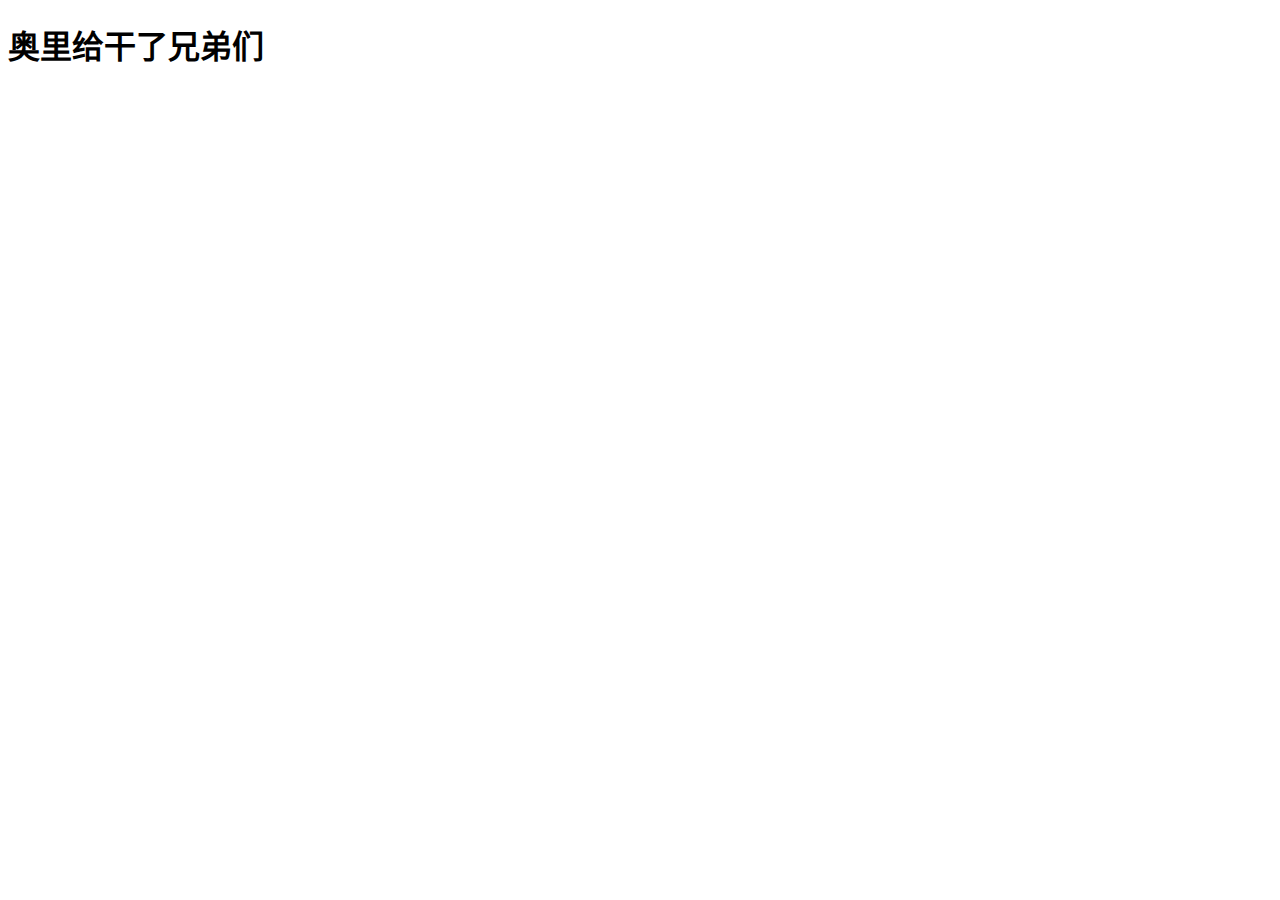
==== index.html @ a76c5416 "注册和登录功能完成" ====
<!DOCTYPE html>
<html lang="zh-CN">

<head>
    <meta charset="UTF-8">
    <meta name="viewport" content="width=device-width, initial-scale=1.0">
    <title>Document</title>
</head>

<body>
    <h1>奥里给干了兄弟们</h1>
</body>

</html>
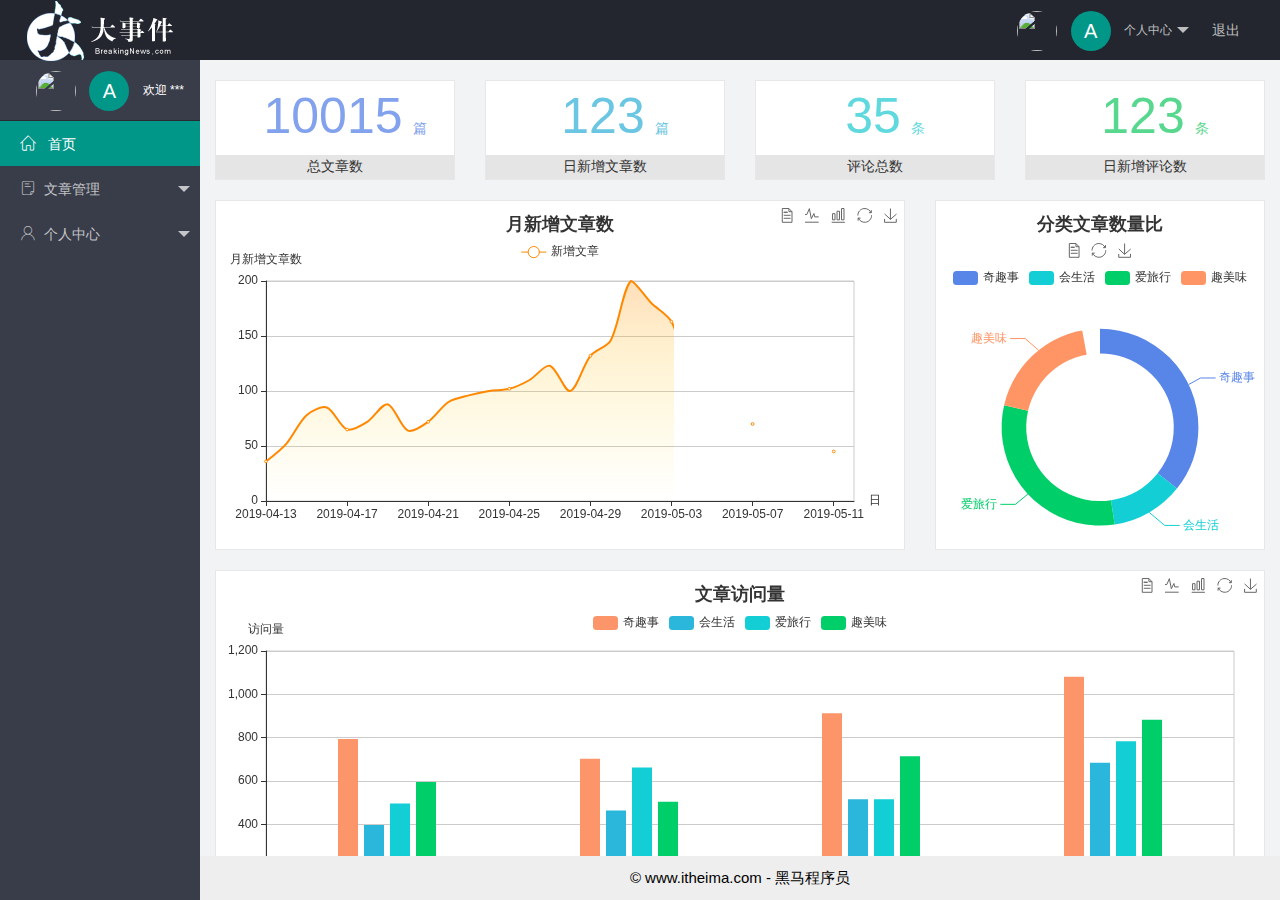
==== commit 3c9f0920: "首页功能完成" ====
--- a/index.html
+++ b/index.html
@@ -1,14 +1,96 @@
 <!DOCTYPE html>
-<html lang="zh-CN">
+<html>
 
 <head>
-    <meta charset="UTF-8">
-    <meta name="viewport" content="width=device-width, initial-scale=1.0">
-    <title>Document</title>
+    <meta charset="utf-8">
+    <meta name="viewport" content="width=device-width, initial-scale=1, maximum-scale=1">
+    <title>大事件主页</title>
+    <!-- 引入layui的css -->
+    <link rel="stylesheet" href="/assets/lib/layui/css/layui.css">
+    <!-- 引入第三方字体图标样式 -->
+    <link rel="stylesheet" href="/assets/fonts/iconfont.css">
+    <!-- 引入自己的css -->
+    <link rel="stylesheet" href="/assets/css/index.css">
 </head>
 
-<body>
-    <h1>奥里给干了兄弟们</h1>
+<body class="layui-layout-body">
+    <div class="layui-layout layui-layout-admin">
+        <div class="layui-header">
+            <div class="layui-logo">
+                <img src="/assets/images/logo.png" alt="">
+            </div>
+            <!-- 头部区域（可配合layui已有的水平导航） -->
+
+            <ul class="layui-nav layui-layout-right">
+                <li class="layui-nav-item">
+                    <!-- 顶部头像 -->
+                    <a href="javascript:;" class="userinfo">
+                        <img src="http://t.cn/RCzsdCq" class="layui-nav-img">
+                        <span class="text-avatar">A</span>
+                        个人中心
+                    </a>
+                    <dl class="layui-nav-child">
+                        <dd><a href="">基本资料</a></dd>
+                        <dd><a href="">更换头像</a></dd>
+                        <dd><a href="">重置密码</a></dd>
+                    </dl>
+                </li>
+                <li class="layui-nav-item"><a href="javascript:;" id="btnLogout">退出</a></li>
+            </ul>
+        </div>
+
+        <div class="layui-side layui-bg-black">
+            <div class="layui-side-scroll">
+                <!-- 左侧侧边栏上面头像 -->
+                <div class="userinfo">
+                    <img src="http://t.cn/RCzsdCq" class="layui-nav-img" />
+                    <span class="text-avatar">A</span>
+                    <span id="welcome">欢迎 ***</span>
+                </div>
+                <!-- 左侧导航区域（可配合layui已有的垂直导航） -->
+                <ul class="layui-nav layui-nav-tree" lay-shrink="all">
+                    <li class="layui-nav-item  layui-this">
+                        <a href="/home/dashboard.html" target="fm">
+                            <span class="iconfont icon-home"></span>
+                            首页
+                        </a>
+                    </li>
+                    <li class="layui-nav-item ">
+                        <a class="" href="javascript:;"><span class="iconfont icon-16"></span>文章管理</a>
+                        <dl class="layui-nav-child">
+                            <dd><a href="javascript:;"><i class="layui-icon layui-icon-app"></i> 文章类别</a></dd>
+                            <dd><a href="javascript:;"><i class="layui-icon layui-icon-app"></i>文章列表</a></dd>
+                            <dd><a href="javascript:;"><i class="layui-icon layui-icon-app"></i>发表文章</a></dd>
+                        </dl>
+                    </li>
+                    <li class="layui-nav-item">
+                        <a href="javascript:;"><span class="iconfont icon-user"></span>个人中心</a>
+                        <dl class="layui-nav-child">
+                            <dd><a href="javascript:;"><i class="layui-icon layui-icon-app"></i>基本资料</a></dd>
+                            <dd><a href="javascript:;"><i class="layui-icon layui-icon-app"></i>更换头像</a></dd>
+                            <dd><a href="javascript:;"><i class="layui-icon layui-icon-app"></i>重置密码</a></dd>
+                        </dl>
+                    </li>
+
+
+                </ul>
+            </div>
+        </div>
+
+        <div class="layui-body">
+            <!-- 内容主体区域 -->
+            <iframe src="/home/dashboard.html" name="fm" frameborder="0"></iframe>
+        </div>
+
+        <div class="layui-footer">
+            <!-- 底部固定区域 -->
+            © www.itheima.com - 黑马程序员
+        </div>
+    </div>
+    <script src="/assets/lib/layui/layui.all.js"></script>
+    <script src="/assets/lib/jquery.js"></script>
+    <script src="/assets/js/baseAPI.js"></script>
+    <script src="/assets/js/index.js"></script>
 </body>
 
 </html>--- a/assets/lib/layui/css/layui.css
+++ b/assets/lib/layui/css/layui.css
@@ -0,0 +1,2 @@
+/** layui-v2.5.5 MIT License By https://www.layui.com */
+ .layui-inline,img{display:inline-block;vertical-align:middle}h1,h2,h3,h4,h5,h6{font-weight:400}.layui-edge,.layui-header,.layui-inline,.layui-main{position:relative}.layui-body,.layui-edge,.layui-elip{overflow:hidden}.layui-btn,.layui-edge,.layui-inline,img{vertical-align:middle}.layui-btn,.layui-disabled,.layui-icon,.layui-unselect{-moz-user-select:none;-webkit-user-select:none;-ms-user-select:none}.layui-elip,.layui-form-checkbox span,.layui-form-pane .layui-form-label{text-overflow:ellipsis;white-space:nowrap}.layui-breadcrumb,.layui-tree-btnGroup{visibility:hidden}blockquote,body,button,dd,div,dl,dt,form,h1,h2,h3,h4,h5,h6,input,li,ol,p,pre,td,textarea,th,ul{margin:0;padding:0;-webkit-tap-highlight-color:rgba(0,0,0,0)}a:active,a:hover{outline:0}img{border:none}li{list-style:none}table{border-collapse:collapse;border-spacing:0}h4,h5,h6{font-size:100%}button,input,optgroup,option,select,textarea{font-family:inherit;font-size:inherit;font-style:inherit;font-weight:inherit;outline:0}pre{white-space:pre-wrap;white-space:-moz-pre-wrap;white-space:-pre-wrap;white-space:-o-pre-wrap;word-wrap:break-word}body{line-height:24px;font:14px Helvetica Neue,Helvetica,PingFang SC,Tahoma,Arial,sans-serif}hr{height:1px;margin:10px 0;border:0;clear:both}a{color:#333;text-decoration:none}a:hover{color:#777}a cite{font-style:normal;*cursor:pointer}.layui-border-box,.layui-border-box *{box-sizing:border-box}.layui-box,.layui-box *{box-sizing:content-box}.layui-clear{clear:both;*zoom:1}.layui-clear:after{content:'\20';clear:both;*zoom:1;display:block;height:0}.layui-inline{*display:inline;*zoom:1}.layui-edge{display:inline-block;width:0;height:0;border-width:6px;border-style:dashed;border-color:transparent}.layui-edge-top{top:-4px;border-bottom-color:#999;border-bottom-style:solid}.layui-edge-right{border-left-color:#999;border-left-style:solid}.layui-edge-bottom{top:2px;border-top-color:#999;border-top-style:solid}.layui-edge-left{border-right-color:#999;border-right-style:solid}.layui-disabled,.layui-disabled:hover{color:#d2d2d2!important;cursor:not-allowed!important}.layui-circle{border-radius:100%}.layui-show{display:block!important}.layui-hide{display:none!important}@font-face{font-family:layui-icon;src:url(../font/iconfont.eot?v=250);src:url(../font/iconfont.eot?v=250#iefix) format('embedded-opentype'),url(../font/iconfont.woff2?v=250) format('woff2'),url(../font/iconfont.woff?v=250) format('woff'),url(../font/iconfont.ttf?v=250) format('truetype'),url(../font/iconfont.svg?v=250#layui-icon) format('svg')}.layui-icon{font-family:layui-icon!important;font-size:16px;font-style:normal;-webkit-font-smoothing:antialiased;-moz-osx-font-smoothing:grayscale}.layui-icon-reply-fill:before{content:"\e611"}.layui-icon-set-fill:before{content:"\e614"}.layui-icon-menu-fill:before{content:"\e60f"}.layui-icon-search:before{content:"\e615"}.layui-icon-share:before{content:"\e641"}.layui-icon-set-sm:before{content:"\e620"}.layui-icon-engine:before{content:"\e628"}.layui-icon-close:before{content:"\1006"}.layui-icon-close-fill:before{content:"\1007"}.layui-icon-chart-screen:before{content:"\e629"}.layui-icon-star:before{content:"\e600"}.layui-icon-circle-dot:before{content:"\e617"}.layui-icon-chat:before{content:"\e606"}.layui-icon-release:before{content:"\e609"}.layui-icon-list:before{content:"\e60a"}.layui-icon-chart:before{content:"\e62c"}.layui-icon-ok-circle:before{content:"\1005"}.layui-icon-layim-theme:before{content:"\e61b"}.layui-icon-table:before{content:"\e62d"}.layui-icon-right:before{content:"\e602"}.layui-icon-left:before{content:"\e603"}.layui-icon-cart-simple:before{content:"\e698"}.layui-icon-face-cry:before{content:"\e69c"}.layui-icon-face-smile:before{content:"\e6af"}.layui-icon-survey:before{content:"\e6b2"}.layui-icon-tree:before{content:"\e62e"}.layui-icon-upload-circle:before{content:"\e62f"}.layui-icon-add-circle:before{content:"\e61f"}.layui-icon-download-circle:before{content:"\e601"}.layui-icon-templeate-1:before{content:"\e630"}.layui-icon-util:before{content:"\e631"}.layui-icon-face-surprised:before{content:"\e664"}.layui-icon-edit:before{content:"\e642"}.layui-icon-speaker:before{content:"\e645"}.layui-icon-down:before{content:"\e61a"}.layui-icon-file:before{content:"\e621"}.layui-icon-layouts:before{content:"\e632"}.layui-icon-rate-half:before{content:"\e6c9"}.layui-icon-add-circle-fine:before{content:"\e608"}.layui-icon-prev-circle:before{content:"\e633"}.layui-icon-read:before{content:"\e705"}.layui-icon-404:before{content:"\e61c"}.layui-icon-carousel:before{content:"\e634"}.layui-icon-help:before{content:"\e607"}.layui-icon-code-circle:before{content:"\e635"}.layui-icon-water:before{content:"\e636"}.layui-icon-username:before{content:"\e66f"}.layui-icon-find-fill:before{content:"\e670"}.layui-icon-about:before{content:"\e60b"}.layui-icon-location:before{content:"\e715"}.layui-icon-up:before{content:"\e619"}.layui-icon-pause:before{content:"\e651"}.layui-icon-date:before{content:"\e637"}.layui-icon-layim-uploadfile:before{content:"\e61d"}.layui-icon-delete:before{content:"\e640"}.layui-icon-play:before{content:"\e652"}.layui-icon-top:before{content:"\e604"}.layui-icon-friends:before{content:"\e612"}.layui-icon-refresh-3:before{content:"\e9aa"}.layui-icon-ok:before{content:"\e605"}.layui-icon-layer:before{content:"\e638"}.layui-icon-face-smile-fine:before{content:"\e60c"}.layui-icon-dollar:before{content:"\e659"}.layui-icon-group:before{content:"\e613"}.layui-icon-layim-download:before{content:"\e61e"}.layui-icon-picture-fine:before{content:"\e60d"}.layui-icon-link:before{content:"\e64c"}.layui-icon-diamond:before{content:"\e735"}.layui-icon-log:before{content:"\e60e"}.layui-icon-rate-solid:before{content:"\e67a"}.layui-icon-fonts-del:before{content:"\e64f"}.layui-icon-unlink:before{content:"\e64d"}.layui-icon-fonts-clear:before{content:"\e639"}.layui-icon-triangle-r:before{content:"\e623"}.layui-icon-circle:before{content:"\e63f"}.layui-icon-radio:before{content:"\e643"}.layui-icon-align-center:before{content:"\e647"}.layui-icon-align-right:before{content:"\e648"}.layui-icon-align-left:before{content:"\e649"}.layui-icon-loading-1:before{content:"\e63e"}.layui-icon-return:before{content:"\e65c"}.layui-icon-fonts-strong:before{content:"\e62b"}.layui-icon-upload:before{content:"\e67c"}.layui-icon-dialogue:before{content:"\e63a"}.layui-icon-video:before{content:"\e6ed"}.layui-icon-headset:before{content:"\e6fc"}.layui-icon-cellphone-fine:before{content:"\e63b"}.layui-icon-add-1:before{content:"\e654"}.layui-icon-face-smile-b:before{content:"\e650"}.layui-icon-fonts-html:before{content:"\e64b"}.layui-icon-form:before{content:"\e63c"}.layui-icon-cart:before{content:"\e657"}.layui-icon-camera-fill:before{content:"\e65d"}.layui-icon-tabs:before{content:"\e62a"}.layui-icon-fonts-code:before{content:"\e64e"}.layui-icon-fire:before{content:"\e756"}.layui-icon-set:before{content:"\e716"}.layui-icon-fonts-u:before{content:"\e646"}.layui-icon-triangle-d:before{content:"\e625"}.layui-icon-tips:before{content:"\e702"}.layui-icon-picture:before{content:"\e64a"}.layui-icon-more-vertical:before{content:"\e671"}.layui-icon-flag:before{content:"\e66c"}.layui-icon-loading:before{content:"\e63d"}.layui-icon-fonts-i:before{content:"\e644"}.layui-icon-refresh-1:before{content:"\e666"}.layui-icon-rmb:before{content:"\e65e"}.layui-icon-home:before{content:"\e68e"}.layui-icon-user:before{content:"\e770"}.layui-icon-notice:before{content:"\e667"}.layui-icon-login-weibo:before{content:"\e675"}.layui-icon-voice:before{content:"\e688"}.layui-icon-upload-drag:before{content:"\e681"}.layui-icon-login-qq:before{content:"\e676"}.layui-icon-snowflake:before{content:"\e6b1"}.layui-icon-file-b:before{content:"\e655"}.layui-icon-template:before{content:"\e663"}.layui-icon-auz:before{content:"\e672"}.layui-icon-console:before{content:"\e665"}.layui-icon-app:before{content:"\e653"}.layui-icon-prev:before{content:"\e65a"}.layui-icon-website:before{content:"\e7ae"}.layui-icon-next:before{content:"\e65b"}.layui-icon-component:before{content:"\e857"}.layui-icon-more:before{content:"\e65f"}.layui-icon-login-wechat:before{content:"\e677"}.layui-icon-shrink-right:before{content:"\e668"}.layui-icon-spread-left:before{content:"\e66b"}.layui-icon-camera:before{content:"\e660"}.layui-icon-note:before{content:"\e66e"}.layui-icon-refresh:before{content:"\e669"}.layui-icon-female:before{content:"\e661"}.layui-icon-male:before{content:"\e662"}.layui-icon-password:before{content:"\e673"}.layui-icon-senior:before{content:"\e674"}.layui-icon-theme:before{content:"\e66a"}.layui-icon-tread:before{content:"\e6c5"}.layui-icon-praise:before{content:"\e6c6"}.layui-icon-star-fill:before{content:"\e658"}.layui-icon-rate:before{content:"\e67b"}.layui-icon-template-1:before{content:"\e656"}.layui-icon-vercode:before{content:"\e679"}.layui-icon-cellphone:before{content:"\e678"}.layui-icon-screen-full:before{content:"\e622"}.layui-icon-screen-restore:before{content:"\e758"}.layui-icon-cols:before{content:"\e610"}.layui-icon-export:before{content:"\e67d"}.layui-icon-print:before{content:"\e66d"}.layui-icon-slider:before{content:"\e714"}.layui-icon-addition:before{content:"\e624"}.layui-icon-subtraction:before{content:"\e67e"}.layui-icon-service:before{content:"\e626"}.layui-icon-transfer:before{content:"\e691"}.layui-main{width:1140px;margin:0 auto}.layui-header{z-index:1000;height:60px}.layui-header a:hover{transition:all .5s;-webkit-transition:all .5s}.layui-side{position:fixed;left:0;top:0;bottom:0;z-index:999;width:200px;overflow-x:hidden}.layui-side-scroll{position:relative;width:220px;height:100%;overflow-x:hidden}.layui-body{position:absolute;left:200px;right:0;top:0;bottom:0;z-index:998;width:auto;overflow-y:auto;box-sizing:border-box}.layui-layout-body{overflow:hidden}.layui-layout-admin .layui-header{background-color:#23262E}.layui-layout-admin .layui-side{top:60px;width:200px;overflow-x:hidden}.layui-layout-admin .layui-body{position:fixed;top:60px;bottom:44px}.layui-layout-admin .layui-main{width:auto;margin:0 15px}.layui-layout-admin .layui-footer{position:fixed;left:200px;right:0;bottom:0;height:44px;line-height:44px;padding:0 15px;background-color:#eee}.layui-layout-admin .layui-logo{position:absolute;left:0;top:0;width:200px;height:100%;line-height:60px;text-align:center;color:#009688;font-size:16px}.layui-layout-admin .layui-header .layui-nav{background:0 0}.layui-layout-left{position:absolute!important;left:200px;top:0}.layui-layout-right{position:absolute!important;right:0;top:0}.layui-container{position:relative;margin:0 auto;padding:0 15px;box-sizing:border-box}.layui-fluid{position:relative;margin:0 auto;padding:0 15px}.layui-row:after,.layui-row:before{content:'';display:block;clear:both}.layui-col-lg1,.layui-col-lg10,.layui-col-lg11,.layui-col-lg12,.layui-col-lg2,.layui-col-lg3,.layui-col-lg4,.layui-col-lg5,.layui-col-lg6,.layui-col-lg7,.layui-col-lg8,.layui-col-lg9,.layui-col-md1,.layui-col-md10,.layui-col-md11,.layui-col-md12,.layui-col-md2,.layui-col-md3,.layui-col-md4,.layui-col-md5,.layui-col-md6,.layui-col-md7,.layui-col-md8,.layui-col-md9,.layui-col-sm1,.layui-col-sm10,.layui-col-sm11,.layui-col-sm12,.layui-col-sm2,.layui-col-sm3,.layui-col-sm4,.layui-col-sm5,.layui-col-sm6,.layui-col-sm7,.layui-col-sm8,.layui-col-sm9,.layui-col-xs1,.layui-col-xs10,.layui-col-xs11,.layui-col-xs12,.layui-col-xs2,.layui-col-xs3,.layui-col-xs4,.layui-col-xs5,.layui-col-xs6,.layui-col-xs7,.layui-col-xs8,.layui-col-xs9{position:relative;display:block;box-sizing:border-box}.layui-col-xs1,.layui-col-xs10,.layui-col-xs11,.layui-col-xs12,.layui-col-xs2,.layui-col-xs3,.layui-col-xs4,.layui-col-xs5,.layui-col-xs6,.layui-col-xs7,.layui-col-xs8,.layui-col-xs9{float:left}.layui-col-xs1{width:8.33333333%}.layui-col-xs2{width:16.66666667%}.layui-col-xs3{width:25%}.layui-col-xs4{width:33.33333333%}.layui-col-xs5{width:41.66666667%}.layui-col-xs6{width:50%}.layui-col-xs7{width:58.33333333%}.layui-col-xs8{width:66.66666667%}.layui-col-xs9{width:75%}.layui-col-xs10{width:83.33333333%}.layui-col-xs11{width:91.66666667%}.layui-col-xs12{width:100%}.layui-col-xs-offset1{margin-left:8.33333333%}.layui-col-xs-offset2{margin-left:16.66666667%}.layui-col-xs-offset3{margin-left:25%}.layui-col-xs-offset4{margin-left:33.33333333%}.layui-col-xs-offset5{margin-left:41.66666667%}.layui-col-xs-offset6{margin-left:50%}.layui-col-xs-offset7{margin-left:58.33333333%}.layui-col-xs-offset8{margin-left:66.66666667%}.layui-col-xs-offset9{margin-left:75%}.layui-col-xs-offset10{margin-left:83.33333333%}.layui-col-xs-offset11{margin-left:91.66666667%}.layui-col-xs-offset12{margin-left:100%}@media screen and (max-width:768px){.layui-hide-xs{display:none!important}.layui-show-xs-block{display:block!important}.layui-show-xs-inline{display:inline!important}.layui-show-xs-inline-block{display:inline-block!important}}@media screen and (min-width:768px){.layui-container{width:750px}.layui-hide-sm{display:none!important}.layui-show-sm-block{display:block!important}.layui-show-sm-inline{display:inline!important}.layui-show-sm-inline-block{display:inline-block!important}.layui-col-sm1,.layui-col-sm10,.layui-col-sm11,.layui-col-sm12,.layui-col-sm2,.layui-col-sm3,.layui-col-sm4,.layui-col-sm5,.layui-col-sm6,.layui-col-sm7,.layui-col-sm8,.layui-col-sm9{float:left}.layui-col-sm1{width:8.33333333%}.layui-col-sm2{width:16.66666667%}.layui-col-sm3{width:25%}.layui-col-sm4{width:33.33333333%}.layui-col-sm5{width:41.66666667%}.layui-col-sm6{width:50%}.layui-col-sm7{width:58.33333333%}.layui-col-sm8{width:66.66666667%}.layui-col-sm9{width:75%}.layui-col-sm10{width:83.33333333%}.layui-col-sm11{width:91.66666667%}.layui-col-sm12{width:100%}.layui-col-sm-offset1{margin-left:8.33333333%}.layui-col-sm-offset2{margin-left:16.66666667%}.layui-col-sm-offset3{margin-left:25%}.layui-col-sm-offset4{margin-left:33.33333333%}.layui-col-sm-offset5{margin-left:41.66666667%}.layui-col-sm-offset6{margin-left:50%}.layui-col-sm-offset7{margin-left:58.33333333%}.layui-col-sm-offset8{margin-left:66.66666667%}.layui-col-sm-offset9{margin-left:75%}.layui-col-sm-offset10{margin-left:83.33333333%}.layui-col-sm-offset11{margin-left:91.66666667%}.layui-col-sm-offset12{margin-left:100%}}@media screen and (min-width:992px){.layui-container{width:970px}.layui-hide-md{display:none!important}.layui-show-md-block{display:block!important}.layui-show-md-inline{display:inline!important}.layui-show-md-inline-block{display:inline-block!important}.layui-col-md1,.layui-col-md10,.layui-col-md11,.layui-col-md12,.layui-col-md2,.layui-col-md3,.layui-col-md4,.layui-col-md5,.layui-col-md6,.layui-col-md7,.layui-col-md8,.layui-col-md9{float:left}.layui-col-md1{width:8.33333333%}.layui-col-md2{width:16.66666667%}.layui-col-md3{width:25%}.layui-col-md4{width:33.33333333%}.layui-col-md5{width:41.66666667%}.layui-col-md6{width:50%}.layui-col-md7{width:58.33333333%}.layui-col-md8{width:66.66666667%}.layui-col-md9{width:75%}.layui-col-md10{width:83.33333333%}.layui-col-md11{width:91.66666667%}.layui-col-md12{width:100%}.layui-col-md-offset1{margin-left:8.33333333%}.layui-col-md-offset2{margin-left:16.66666667%}.layui-col-md-offset3{margin-left:25%}.layui-col-md-offset4{margin-left:33.33333333%}.layui-col-md-offset5{margin-left:41.66666667%}.layui-col-md-offset6{margin-left:50%}.layui-col-md-offset7{margin-left:58.33333333%}.layui-col-md-offset8{margin-left:66.66666667%}.layui-col-md-offset9{margin-left:75%}.layui-col-md-offset10{margin-left:83.33333333%}.layui-col-md-offset11{margin-left:91.66666667%}.layui-col-md-offset12{margin-left:100%}}@media screen and (min-width:1200px){.layui-container{width:1170px}.layui-hide-lg{display:none!important}.layui-show-lg-block{display:block!important}.layui-show-lg-inline{display:inline!important}.layui-show-lg-inline-block{display:inline-block!important}.layui-col-lg1,.layui-col-lg10,.layui-col-lg11,.layui-col-lg12,.layui-col-lg2,.layui-col-lg3,.layui-col-lg4,.layui-col-lg5,.layui-col-lg6,.layui-col-lg7,.layui-col-lg8,.layui-col-lg9{float:left}.layui-col-lg1{width:8.33333333%}.layui-col-lg2{width:16.66666667%}.layui-col-lg3{width:25%}.layui-col-lg4{width:33.33333333%}.layui-col-lg5{width:41.66666667%}.layui-col-lg6{width:50%}.layui-col-lg7{width:58.33333333%}.layui-col-lg8{width:66.66666667%}.layui-col-lg9{width:75%}.layui-col-lg10{width:83.33333333%}.layui-col-lg11{width:91.66666667%}.layui-col-lg12{width:100%}.layui-col-lg-offset1{margin-left:8.33333333%}.layui-col-lg-offset2{margin-left:16.66666667%}.layui-col-lg-offset3{margin-left:25%}.layui-col-lg-offset4{margin-left:33.33333333%}.layui-col-lg-offset5{margin-left:41.66666667%}.layui-col-lg-offset6{margin-left:50%}.layui-col-lg-offset7{margin-left:58.33333333%}.layui-col-lg-offset8{margin-left:66.66666667%}.layui-col-lg-offset9{margin-left:75%}.layui-col-lg-offset10{margin-left:83.33333333%}.layui-col-lg-offset11{margin-left:91.66666667%}.layui-col-lg-offset12{margin-left:100%}}.layui-col-space1{margin:-.5px}.layui-col-space1>*{padding:.5px}.layui-col-space3{margin:-1.5px}.layui-col-space3>*{padding:1.5px}.layui-col-space5{margin:-2.5px}.layui-col-space5>*{padding:2.5px}.layui-col-space8{margin:-3.5px}.layui-col-space8>*{padding:3.5px}.layui-col-space10{margin:-5px}.layui-col-space10>*{padding:5px}.layui-col-space12{margin:-6px}.layui-col-space12>*{padding:6px}.layui-col-space15{margin:-7.5px}.layui-col-space15>*{padding:7.5px}.layui-col-space18{margin:-9px}.layui-col-space18>*{padding:9px}.layui-col-space20{margin:-10px}.layui-col-space20>*{padding:10px}.layui-col-space22{margin:-11px}.layui-col-space22>*{padding:11px}.layui-col-space25{margin:-12.5px}.layui-col-space25>*{padding:12.5px}.layui-col-space30{margin:-15px}.layui-col-space30>*{padding:15px}.layui-btn,.layui-input,.layui-select,.layui-textarea,.layui-upload-button{outline:0;-webkit-appearance:none;transition:all .3s;-webkit-transition:all .3s;box-sizing:border-box}.layui-elem-quote{margin-bottom:10px;padding:15px;line-height:22px;border-left:5px solid #009688;border-radius:0 2px 2px 0;background-color:#f2f2f2}.layui-quote-nm{border-style:solid;border-width:1px 1px 1px 5px;background:0 0}.layui-elem-field{margin-bottom:10px;padding:0;border-width:1px;border-style:solid}.layui-elem-field legend{margin-left:20px;padding:0 10px;font-size:20px;font-weight:300}.layui-field-title{margin:10px 0 20px;border-width:1px 0 0}.layui-field-box{padding:10px 15px}.layui-field-title .layui-field-box{padding:10px 0}.layui-progress{position:relative;height:6px;border-radius:20px;background-color:#e2e2e2}.layui-progress-bar{position:absolute;left:0;top:0;width:0;max-width:100%;height:6px;border-radius:20px;text-align:right;background-color:#5FB878;transition:all .3s;-webkit-transition:all .3s}.layui-progress-big,.layui-progress-big .layui-progress-bar{height:18px;line-height:18px}.layui-progress-text{position:relative;top:-20px;line-height:18px;font-size:12px;color:#666}.layui-progress-big .layui-progress-text{position:static;padding:0 10px;color:#fff}.layui-collapse{border-width:1px;border-style:solid;border-radius:2px}.layui-colla-content,.layui-colla-item{border-top-width:1px;border-top-style:solid}.layui-colla-item:first-child{border-top:none}.layui-colla-title{position:relative;height:42px;line-height:42px;padding:0 15px 0 35px;color:#333;background-color:#f2f2f2;cursor:pointer;font-size:14px;overflow:hidden}.layui-colla-content{display:none;padding:10px 15px;line-height:22px;color:#666}.layui-colla-icon{position:absolute;left:15px;top:0;font-size:14px}.layui-card{margin-bottom:15px;border-radius:2px;background-color:#fff;box-shadow:0 1px 2px 0 rgba(0,0,0,.05)}.layui-card:last-child{margin-bottom:0}.layui-card-header{position:relative;height:42px;line-height:42px;padding:0 15px;border-bottom:1px solid #f6f6f6;color:#333;border-radius:2px 2px 0 0;font-size:14px}.layui-bg-black,.layui-bg-blue,.layui-bg-cyan,.layui-bg-green,.layui-bg-orange,.layui-bg-red{color:#fff!important}.layui-card-body{position:relative;padding:10px 15px;line-height:24px}.layui-card-body[pad15]{padding:15px}.layui-card-body[pad20]{padding:20px}.layui-card-body .layui-table{margin:5px 0}.layui-card .layui-tab{margin:0}.layui-panel-window{position:relative;padding:15px;border-radius:0;border-top:5px solid #E6E6E6;background-color:#fff}.layui-auxiliar-moving{position:fixed;left:0;right:0;top:0;bottom:0;width:100%;height:100%;background:0 0;z-index:9999999999}.layui-form-label,.layui-form-mid,.layui-form-select,.layui-input-block,.layui-input-inline,.layui-textarea{position:relative}.layui-bg-red{background-color:#FF5722!important}.layui-bg-orange{background-color:#FFB800!important}.layui-bg-green{background-color:#009688!important}.layui-bg-cyan{background-color:#2F4056!important}.layui-bg-blue{background-color:#1E9FFF!important}.layui-bg-black{background-color:#393D49!important}.layui-bg-gray{background-color:#eee!important;color:#666!important}.layui-badge-rim,.layui-colla-content,.layui-colla-item,.layui-collapse,.layui-elem-field,.layui-form-pane .layui-form-item[pane],.layui-form-pane .layui-form-label,.layui-input,.layui-layedit,.layui-layedit-tool,.layui-quote-nm,.layui-select,.layui-tab-bar,.layui-tab-card,.layui-tab-title,.layui-tab-title .layui-this:after,.layui-textarea{border-color:#e6e6e6}.layui-timeline-item:before,hr{background-color:#e6e6e6}.layui-text{line-height:22px;font-size:14px;color:#666}.layui-text h1,.layui-text h2,.layui-text h3{font-weight:500;color:#333}.layui-text h1{font-size:30px}.layui-text h2{font-size:24px}.layui-text h3{font-size:18px}.layui-text a:not(.layui-btn){color:#01AAED}.layui-text a:not(.layui-btn):hover{text-decoration:underline}.layui-text ul{padding:5px 0 5px 15px}.layui-text ul li{margin-top:5px;list-style-type:disc}.layui-text em,.layui-word-aux{color:#999!important;padding:0 5px!important}.layui-btn{display:inline-block;height:38px;line-height:38px;padding:0 18px;background-color:#009688;color:#fff;white-space:nowrap;text-align:center;font-size:14px;border:none;border-radius:2px;cursor:pointer}.layui-btn:hover{opacity:.8;filter:alpha(opacity=80);color:#fff}.layui-btn:active{opacity:1;filter:alpha(opacity=100)}.layui-btn+.layui-btn{margin-left:10px}.layui-btn-container{font-size:0}.layui-btn-container .layui-btn{margin-right:10px;margin-bottom:10px}.layui-btn-container .layui-btn+.layui-btn{margin-left:0}.layui-table .layui-btn-container .layui-btn{margin-bottom:9px}.layui-btn-radius{border-radius:100px}.layui-btn .layui-icon{margin-right:3px;font-size:18px;vertical-align:bottom;vertical-align:middle\9}.layui-btn-primary{border:1px solid #C9C9C9;background-color:#fff;color:#555}.layui-btn-primary:hover{border-color:#009688;color:#333}.layui-btn-normal{background-color:#1E9FFF}.layui-btn-warm{background-color:#FFB800}.layui-btn-danger{background-color:#FF5722}.layui-btn-checked{background-color:#5FB878}.layui-btn-disabled,.layui-btn-disabled:active,.layui-btn-disabled:hover{border:1px solid #e6e6e6;background-color:#FBFBFB;color:#C9C9C9;cursor:not-allowed;opacity:1}.layui-btn-lg{height:44px;line-height:44px;padding:0 25px;font-size:16px}.layui-btn-sm{height:30px;line-height:30px;padding:0 10px;font-size:12px}.layui-btn-sm i{font-size:16px!important}.layui-btn-xs{height:22px;line-height:22px;padding:0 5px;font-size:12px}.layui-btn-xs i{font-size:14px!important}.layui-btn-group{display:inline-block;vertical-align:middle;font-size:0}.layui-btn-group .layui-btn{margin-left:0!important;margin-right:0!important;border-left:1px solid rgba(255,255,255,.5);border-radius:0}.layui-btn-group .layui-btn-primary{border-left:none}.layui-btn-group .layui-btn-primary:hover{border-color:#C9C9C9;color:#009688}.layui-btn-group .layui-btn:first-child{border-left:none;border-radius:2px 0 0 2px}.layui-btn-group .layui-btn-primary:first-child{border-left:1px solid #c9c9c9}.layui-btn-group .layui-btn:last-child{border-radius:0 2px 2px 0}.layui-btn-group .layui-btn+.layui-btn{margin-left:0}.layui-btn-group+.layui-btn-group{margin-left:10px}.layui-btn-fluid{width:100%}.layui-input,.layui-select,.layui-textarea{height:38px;line-height:1.3;line-height:38px\9;border-width:1px;border-style:solid;background-color:#fff;border-radius:2px}.layui-input::-webkit-input-placeholder,.layui-select::-webkit-input-placeholder,.layui-textarea::-webkit-input-placeholder{line-height:1.3}.layui-input,.layui-textarea{display:block;width:100%;padding-left:10px}.layui-input:hover,.layui-textarea:hover{border-color:#D2D2D2!important}.layui-input:focus,.layui-textarea:focus{border-color:#C9C9C9!important}.layui-textarea{min-height:100px;height:auto;line-height:20px;padding:6px 10px;resize:vertical}.layui-select{padding:0 10px}.layui-form input[type=checkbox],.layui-form input[type=radio],.layui-form select{display:none}.layui-form [lay-ignore]{display:initial}.layui-form-item{margin-bottom:15px;clear:both;*zoom:1}.layui-form-item:after{content:'\20';clear:both;*zoom:1;display:block;height:0}.layui-form-label{float:left;display:block;padding:9px 15px;width:80px;font-weight:400;line-height:20px;text-align:right}.layui-form-label-col{display:block;float:none;padding:9px 0;line-height:20px;text-align:left}.layui-form-item .layui-inline{margin-bottom:5px;margin-right:10px}.layui-input-block{margin-left:110px;min-height:36px}.layui-input-inline{display:inline-block;vertical-align:middle}.layui-form-item .layui-input-inline{float:left;width:190px;margin-right:10px}.layui-form-text .layui-input-inline{width:auto}.layui-form-mid{float:left;display:block;padding:9px 0!important;line-height:20px;margin-right:10px}.layui-form-danger+.layui-form-select .layui-input,.layui-form-danger:focus{border-color:#FF5722!important}.layui-form-select .layui-input{padding-right:30px;cursor:pointer}.layui-form-select .layui-edge{position:absolute;right:10px;top:50%;margin-top:-3px;cursor:pointer;border-width:6px;border-top-color:#c2c2c2;border-top-style:solid;transition:all .3s;-webkit-transition:all .3s}.layui-form-select dl{display:none;position:absolute;left:0;top:42px;padding:5px 0;z-index:899;min-width:100%;border:1px solid #d2d2d2;max-height:300px;overflow-y:auto;background-color:#fff;border-radius:2px;box-shadow:0 2px 4px rgba(0,0,0,.12);box-sizing:border-box}.layui-form-select dl dd,.layui-form-select dl dt{padding:0 10px;line-height:36px;white-space:nowrap;overflow:hidden;text-overflow:ellipsis}.layui-form-select dl dt{font-size:12px;color:#999}.layui-form-select dl dd{cursor:pointer}.layui-form-select dl dd:hover{background-color:#f2f2f2;-webkit-transition:.5s all;transition:.5s all}.layui-form-select .layui-select-group dd{padding-left:20px}.layui-form-select dl dd.layui-select-tips{padding-left:10px!important;color:#999}.layui-form-select dl dd.layui-this{background-color:#5FB878;color:#fff}.layui-form-checkbox,.layui-form-select dl dd.layui-disabled{background-color:#fff}.layui-form-selected dl{display:block}.layui-form-checkbox,.layui-form-checkbox *,.layui-form-switch{display:inline-block;vertical-align:middle}.layui-form-selected .layui-edge{margin-top:-9px;-webkit-transform:rotate(180deg);transform:rotate(180deg);margin-top:-3px\9}:root .layui-form-selected .layui-edge{margin-top:-9px\0/IE9}.layui-form-selectup dl{top:auto;bottom:42px}.layui-select-none{margin:5px 0;text-align:center;color:#999}.layui-select-disabled .layui-disabled{border-color:#eee!important}.layui-select-disabled .layui-edge{border-top-color:#d2d2d2}.layui-form-checkbox{position:relative;height:30px;line-height:30px;margin-right:10px;padding-right:30px;cursor:pointer;font-size:0;-webkit-transition:.1s linear;transition:.1s linear;box-sizing:border-box}.layui-form-checkbox span{padding:0 10px;height:100%;font-size:14px;border-radius:2px 0 0 2px;background-color:#d2d2d2;color:#fff;overflow:hidden}.layui-form-checkbox:hover span{background-color:#c2c2c2}.layui-form-checkbox i{position:absolute;right:0;top:0;width:30px;height:28px;border:1px solid #d2d2d2;border-left:none;border-radius:0 2px 2px 0;color:#fff;font-size:20px;text-align:center}.layui-form-checkbox:hover i{border-color:#c2c2c2;color:#c2c2c2}.layui-form-checked,.layui-form-checked:hover{border-color:#5FB878}.layui-form-checked span,.layui-form-checked:hover span{background-color:#5FB878}.layui-form-checked i,.layui-form-checked:hover i{color:#5FB878}.layui-form-item .layui-form-checkbox{margin-top:4px}.layui-form-checkbox[lay-skin=primary]{height:auto!important;line-height:normal!important;min-width:18px;min-height:18px;border:none!important;margin-right:0;padding-left:28px;padding-right:0;background:0 0}.layui-form-checkbox[lay-skin=primary] span{padding-left:0;padding-right:15px;line-height:18px;background:0 0;color:#666}.layui-form-checkbox[lay-skin=primary] i{right:auto;left:0;width:16px;height:16px;line-height:16px;border:1px solid #d2d2d2;font-size:12px;border-radius:2px;background-color:#fff;-webkit-transition:.1s linear;transition:.1s linear}.layui-form-checkbox[lay-skin=primary]:hover i{border-color:#5FB878;color:#fff}.layui-form-checked[lay-skin=primary] i{border-color:#5FB878!important;background-color:#5FB878;color:#fff}.layui-checkbox-disbaled[lay-skin=primary] span{background:0 0!important;color:#c2c2c2}.layui-checkbox-disbaled[lay-skin=primary]:hover i{border-color:#d2d2d2}.layui-form-item .layui-form-checkbox[lay-skin=primary]{margin-top:10px}.layui-form-switch{position:relative;height:22px;line-height:22px;min-width:35px;padding:0 5px;margin-top:8px;border:1px solid #d2d2d2;border-radius:20px;cursor:pointer;background-color:#fff;-webkit-transition:.1s linear;transition:.1s linear}.layui-form-switch i{position:absolute;left:5px;top:3px;width:16px;height:16px;border-radius:20px;background-color:#d2d2d2;-webkit-transition:.1s linear;transition:.1s linear}.layui-form-switch em{position:relative;top:0;width:25px;margin-left:21px;padding:0!important;text-align:center!important;color:#999!important;font-style:normal!important;font-size:12px}.layui-form-onswitch{border-color:#5FB878;background-color:#5FB878}.layui-checkbox-disbaled,.layui-checkbox-disbaled i{border-color:#e2e2e2!important}.layui-form-onswitch i{left:100%;margin-left:-21px;background-color:#fff}.layui-form-onswitch em{margin-left:5px;margin-right:21px;color:#fff!important}.layui-checkbox-disbaled span{background-color:#e2e2e2!important}.layui-checkbox-disbaled:hover i{color:#fff!important}[lay-radio]{display:none}.layui-form-radio,.layui-form-radio *{display:inline-block;vertical-align:middle}.layui-form-radio{line-height:28px;margin:6px 10px 0 0;padding-right:10px;cursor:pointer;font-size:0}.layui-form-radio *{font-size:14px}.layui-form-radio>i{margin-right:8px;font-size:22px;color:#c2c2c2}.layui-form-radio>i:hover,.layui-form-radioed>i{color:#5FB878}.layui-radio-disbaled>i{color:#e2e2e2!important}.layui-form-pane .layui-form-label{width:110px;padding:8px 15px;height:38px;line-height:20px;border-width:1px;border-style:solid;border-radius:2px 0 0 2px;text-align:center;background-color:#FBFBFB;overflow:hidden;box-sizing:border-box}.layui-form-pane .layui-input-inline{margin-left:-1px}.layui-form-pane .layui-input-block{margin-left:110px;left:-1px}.layui-form-pane .layui-input{border-radius:0 2px 2px 0}.layui-form-pane .layui-form-text .layui-form-label{float:none;width:100%;border-radius:2px;box-sizing:border-box;text-align:left}.layui-form-pane .layui-form-text .layui-input-inline{display:block;margin:0;top:-1px;clear:both}.layui-form-pane .layui-form-text .layui-input-block{margin:0;left:0;top:-1px}.layui-form-pane .layui-form-text .layui-textarea{min-height:100px;border-radius:0 0 2px 2px}.layui-form-pane .layui-form-checkbox{margin:4px 0 4px 10px}.layui-form-pane .layui-form-radio,.layui-form-pane .layui-form-switch{margin-top:6px;margin-left:10px}.layui-form-pane .layui-form-item[pane]{position:relative;border-width:1px;border-style:solid}.layui-form-pane .layui-form-item[pane] .layui-form-label{position:absolute;left:0;top:0;height:100%;border-width:0 1px 0 0}.layui-form-pane .layui-form-item[pane] .layui-input-inline{margin-left:110px}@media screen and (max-width:450px){.layui-form-item .layui-form-label{text-overflow:ellipsis;overflow:hidden;white-space:nowrap}.layui-form-item .layui-inline{display:block;margin-right:0;margin-bottom:20px;clear:both}.layui-form-item .layui-inline:after{content:'\20';clear:both;display:block;height:0}.layui-form-item .layui-input-inline{display:block;float:none;left:-3px;width:auto;margin:0 0 10px 112px}.layui-form-item .layui-input-inline+.layui-form-mid{margin-left:110px;top:-5px;padding:0}.layui-form-item .layui-form-checkbox{margin-right:5px;margin-bottom:5px}}.layui-layedit{border-width:1px;border-style:solid;border-radius:2px}.layui-layedit-tool{padding:3px 5px;border-bottom-width:1px;border-bottom-style:solid;font-size:0}.layedit-tool-fixed{position:fixed;top:0;border-top:1px solid #e2e2e2}.layui-layedit-tool .layedit-tool-mid,.layui-layedit-tool .layui-icon{display:inline-block;vertical-align:middle;text-align:center;font-size:14px}.layui-layedit-tool .layui-icon{position:relative;width:32px;height:30px;line-height:30px;margin:3px 5px;color:#777;cursor:pointer;border-radius:2px}.layui-layedit-tool .layui-icon:hover{color:#393D49}.layui-layedit-tool .layui-icon:active{color:#000}.layui-layedit-tool .layedit-tool-active{background-color:#e2e2e2;color:#000}.layui-layedit-tool .layui-disabled,.layui-layedit-tool .layui-disabled:hover{color:#d2d2d2;cursor:not-allowed}.layui-layedit-tool .layedit-tool-mid{width:1px;height:18px;margin:0 10px;background-color:#d2d2d2}.layedit-tool-html{width:50px!important;font-size:30px!important}.layedit-tool-b,.layedit-tool-code,.layedit-tool-help{font-size:16px!important}.layedit-tool-d,.layedit-tool-face,.layedit-tool-image,.layedit-tool-unlink{font-size:18px!important}.layedit-tool-image input{position:absolute;font-size:0;left:0;top:0;width:100%;height:100%;opacity:.01;filter:Alpha(opacity=1);cursor:pointer}.layui-layedit-iframe iframe{display:block;width:100%}#LAY_layedit_code{overflow:hidden}.layui-laypage{display:inline-block;*display:inline;*zoom:1;vertical-align:middle;margin:10px 0;font-size:0}.layui-laypage>a:first-child,.layui-laypage>a:first-child em{border-radius:2px 0 0 2px}.layui-laypage>a:last-child,.layui-laypage>a:last-child em{border-radius:0 2px 2px 0}.layui-laypage>:first-child{margin-left:0!important}.layui-laypage>:last-child{margin-right:0!important}.layui-laypage a,.layui-laypage button,.layui-laypage input,.layui-laypage select,.layui-laypage span{border:1px solid #e2e2e2}.layui-laypage a,.layui-laypage span{display:inline-block;*display:inline;*zoom:1;vertical-align:middle;padding:0 15px;height:28px;line-height:28px;margin:0 -1px 5px 0;background-color:#fff;color:#333;font-size:12px}.layui-flow-more a *,.layui-laypage input,.layui-table-view select[lay-ignore]{display:inline-block}.layui-laypage a:hover{color:#009688}.layui-laypage em{font-style:normal}.layui-laypage .layui-laypage-spr{color:#999;font-weight:700}.layui-laypage a{text-decoration:none}.layui-laypage .layui-laypage-curr{position:relative}.layui-laypage .layui-laypage-curr em{position:relative;color:#fff}.layui-laypage .layui-laypage-curr .layui-laypage-em{position:absolute;left:-1px;top:-1px;padding:1px;width:100%;height:100%;background-color:#009688}.layui-laypage-em{border-radius:2px}.layui-laypage-next em,.layui-laypage-prev em{font-family:Sim sun;font-size:16px}.layui-laypage .layui-laypage-count,.layui-laypage .layui-laypage-limits,.layui-laypage .layui-laypage-refresh,.layui-laypage .layui-laypage-skip{margin-left:10px;margin-right:10px;padding:0;border:none}.layui-laypage .layui-laypage-limits,.layui-laypage .layui-laypage-refresh{vertical-align:top}.layui-laypage .layui-laypage-refresh i{font-size:18px;cursor:pointer}.layui-laypage select{height:22px;padding:3px;border-radius:2px;cursor:pointer}.layui-laypage .layui-laypage-skip{height:30px;line-height:30px;color:#999}.layui-laypage button,.layui-laypage input{height:30px;line-height:30px;border-radius:2px;vertical-align:top;background-color:#fff;box-sizing:border-box}.layui-laypage input{width:40px;margin:0 10px;padding:0 3px;text-align:center}.layui-laypage input:focus,.layui-laypage select:focus{border-color:#009688!important}.layui-laypage button{margin-left:10px;padding:0 10px;cursor:pointer}.layui-table,.layui-table-view{margin:10px 0}.layui-flow-more{margin:10px 0;text-align:center;color:#999;font-size:14px}.layui-flow-more a{height:32px;line-height:32px}.layui-flow-more a *{vertical-align:top}.layui-flow-more a cite{padding:0 20px;border-radius:3px;background-color:#eee;color:#333;font-style:normal}.layui-flow-more a cite:hover{opacity:.8}.layui-flow-more a i{font-size:30px;color:#737383}.layui-table{width:100%;background-color:#fff;color:#666}.layui-table tr{transition:all .3s;-webkit-transition:all .3s}.layui-table th{text-align:left;font-weight:400}.layui-table tbody tr:hover,.layui-table thead tr,.layui-table-click,.layui-table-header,.layui-table-hover,.layui-table-mend,.layui-table-patch,.layui-table-tool,.layui-table-total,.layui-table-total tr,.layui-table[lay-even] tr:nth-child(even){background-color:#f2f2f2}.layui-table td,.layui-table th,.layui-table-col-set,.layui-table-fixed-r,.layui-table-grid-down,.layui-table-header,.layui-table-page,.layui-table-tips-main,.layui-table-tool,.layui-table-total,.layui-table-view,.layui-table[lay-skin=line],.layui-table[lay-skin=row]{border-width:1px;border-style:solid;border-color:#e6e6e6}.layui-table td,.layui-table th{position:relative;padding:9px 15px;min-height:20px;line-height:20px;font-size:14px}.layui-table[lay-skin=line] td,.layui-table[lay-skin=line] th{border-width:0 0 1px}.layui-table[lay-skin=row] td,.layui-table[lay-skin=row] th{border-width:0 1px 0 0}.layui-table[lay-skin=nob] td,.layui-table[lay-skin=nob] th{border:none}.layui-table img{max-width:100px}.layui-table[lay-size=lg] td,.layui-table[lay-size=lg] th{padding:15px 30px}.layui-table-view .layui-table[lay-size=lg] .layui-table-cell{height:40px;line-height:40px}.layui-table[lay-size=sm] td,.layui-table[lay-size=sm] th{font-size:12px;padding:5px 10px}.layui-table-view .layui-table[lay-size=sm] .layui-table-cell{height:20px;line-height:20px}.layui-table[lay-data]{display:none}.layui-table-box{position:relative;overflow:hidden}.layui-table-view .layui-table{position:relative;width:auto;margin:0}.layui-table-view .layui-table[lay-skin=line]{border-width:0 1px 0 0}.layui-table-view .layui-table[lay-skin=row]{border-width:0 0 1px}.layui-table-view .layui-table td,.layui-table-view .layui-table th{padding:5px 0;border-top:none;border-left:none}.layui-table-view .layui-table th.layui-unselect .layui-table-cell span{cursor:pointer}.layui-table-view .layui-table td{cursor:default}.layui-table-view .layui-table td[data-edit=text]{cursor:text}.layui-table-view .layui-form-checkbox[lay-skin=primary] i{width:18px;height:18px}.layui-table-view .layui-form-radio{line-height:0;padding:0}.layui-table-view .layui-form-radio>i{margin:0;font-size:20px}.layui-table-init{position:absolute;left:0;top:0;width:100%;height:100%;text-align:center;z-index:110}.layui-table-init .layui-icon{position:absolute;left:50%;top:50%;margin:-15px 0 0 -15px;font-size:30px;color:#c2c2c2}.layui-table-header{border-width:0 0 1px;overflow:hidden}.layui-table-header .layui-table{margin-bottom:-1px}.layui-table-tool .layui-inline[lay-event]{position:relative;width:26px;height:26px;padding:5px;line-height:16px;margin-right:10px;text-align:center;color:#333;border:1px solid #ccc;cursor:pointer;-webkit-transition:.5s all;transition:.5s all}.layui-table-tool .layui-inline[lay-event]:hover{border:1px solid #999}.layui-table-tool-temp{padding-right:120px}.layui-table-tool-self{position:absolute;right:17px;top:10px}.layui-table-tool .layui-table-tool-self .layui-inline[lay-event]{margin:0 0 0 10px}.layui-table-tool-panel{position:absolute;top:29px;left:-1px;padding:5px 0;min-width:150px;min-height:40px;border:1px solid #d2d2d2;text-align:left;overflow-y:auto;background-color:#fff;box-shadow:0 2px 4px rgba(0,0,0,.12)}.layui-table-cell,.layui-table-tool-panel li{overflow:hidden;text-overflow:ellipsis;white-space:nowrap}.layui-table-tool-panel li{padding:0 10px;line-height:30px;-webkit-transition:.5s all;transition:.5s all}.layui-table-tool-panel li .layui-form-checkbox[lay-skin=primary]{width:100%;padding-left:28px}.layui-table-tool-panel li:hover{background-color:#f2f2f2}.layui-table-tool-panel li .layui-form-checkbox[lay-skin=primary] i{position:absolute;left:0;top:0}.layui-table-tool-panel li .layui-form-checkbox[lay-skin=primary] span{padding:0}.layui-table-tool .layui-table-tool-self .layui-table-tool-panel{left:auto;right:-1px}.layui-table-col-set{position:absolute;right:0;top:0;width:20px;height:100%;border-width:0 0 0 1px;background-color:#fff}.layui-table-sort{width:10px;height:20px;margin-left:5px;cursor:pointer!important}.layui-table-sort .layui-edge{position:absolute;left:5px;border-width:5px}.layui-table-sort .layui-table-sort-asc{top:3px;border-top:none;border-bottom-style:solid;border-bottom-color:#b2b2b2}.layui-table-sort .layui-table-sort-asc:hover{border-bottom-color:#666}.layui-table-sort .layui-table-sort-desc{bottom:5px;border-bottom:none;border-top-style:solid;border-top-color:#b2b2b2}.layui-table-sort .layui-table-sort-desc:hover{border-top-color:#666}.layui-table-sort[lay-sort=asc] .layui-table-sort-asc{border-bottom-color:#000}.layui-table-sort[lay-sort=desc] .layui-table-sort-desc{border-top-color:#000}.layui-table-cell{height:28px;line-height:28px;padding:0 15px;position:relative;box-sizing:border-box}.layui-table-cell .layui-form-checkbox[lay-skin=primary]{top:-1px;padding:0}.layui-table-cell .layui-table-link{color:#01AAED}.laytable-cell-checkbox,.laytable-cell-numbers,.laytable-cell-radio,.laytable-cell-space{padding:0;text-align:center}.layui-table-body{position:relative;overflow:auto;margin-right:-1px;margin-bottom:-1px}.layui-table-body .layui-none{line-height:26px;padding:15px;text-align:center;color:#999}.layui-table-fixed{position:absolute;left:0;top:0;z-index:101}.layui-table-fixed .layui-table-body{overflow:hidden}.layui-table-fixed-l{box-shadow:0 -1px 8px rgba(0,0,0,.08)}.layui-table-fixed-r{left:auto;right:-1px;border-width:0 0 0 1px;box-shadow:-1px 0 8px rgba(0,0,0,.08)}.layui-table-fixed-r .layui-table-header{position:relative;overflow:visible}.layui-table-mend{position:absolute;right:-49px;top:0;height:100%;width:50px}.layui-table-tool{position:relative;z-index:890;width:100%;min-height:50px;line-height:30px;padding:10px 15px;border-width:0 0 1px}.layui-table-tool .layui-btn-container{margin-bottom:-10px}.layui-table-page,.layui-table-total{border-width:1px 0 0;margin-bottom:-1px;overflow:hidden}.layui-table-page{position:relative;width:100%;padding:7px 7px 0;height:41px;font-size:12px;white-space:nowrap}.layui-table-page>div{height:26px}.layui-table-page .layui-laypage{margin:0}.layui-table-page .layui-laypage a,.layui-table-page .layui-laypage span{height:26px;line-height:26px;margin-bottom:10px;border:none;background:0 0}.layui-table-page .layui-laypage a,.layui-table-page .layui-laypage span.layui-laypage-curr{padding:0 12px}.layui-table-page .layui-laypage span{margin-left:0;padding:0}.layui-table-page .layui-laypage .layui-laypage-prev{margin-left:-7px!important}.layui-table-page .layui-laypage .layui-laypage-curr .layui-laypage-em{left:0;top:0;padding:0}.layui-table-page .layui-laypage button,.layui-table-page .layui-laypage input{height:26px;line-height:26px}.layui-table-page .layui-laypage input{width:40px}.layui-table-page .layui-laypage button{padding:0 10px}.layui-table-page select{height:18px}.layui-table-patch .layui-table-cell{padding:0;width:30px}.layui-table-edit{position:absolute;left:0;top:0;width:100%;height:100%;padding:0 14px 1px;border-radius:0;box-shadow:1px 1px 20px rgba(0,0,0,.15)}.layui-table-edit:focus{border-color:#5FB878!important}select.layui-table-edit{padding:0 0 0 10px;border-color:#C9C9C9}.layui-table-view .layui-form-checkbox,.layui-table-view .layui-form-radio,.layui-table-view .layui-form-switch{top:0;margin:0;box-sizing:content-box}.layui-table-view .layui-form-checkbox{top:-1px;height:26px;line-height:26px}.layui-table-view .layui-form-checkbox i{height:26px}.layui-table-grid .layui-table-cell{overflow:visible}.layui-table-grid-down{position:absolute;top:0;right:0;width:26px;height:100%;padding:5px 0;border-width:0 0 0 1px;text-align:center;background-color:#fff;color:#999;cursor:pointer}.layui-table-grid-down .layui-icon{position:absolute;top:50%;left:50%;margin:-8px 0 0 -8px}.layui-table-grid-down:hover{background-color:#fbfbfb}body .layui-table-tips .layui-layer-content{background:0 0;padding:0;box-shadow:0 1px 6px rgba(0,0,0,.12)}.layui-table-tips-main{margin:-44px 0 0 -1px;max-height:150px;padding:8px 15px;font-size:14px;overflow-y:scroll;background-color:#fff;color:#666}.layui-table-tips-c{position:absolute;right:-3px;top:-13px;width:20px;height:20px;padding:3px;cursor:pointer;background-color:#666;border-radius:50%;color:#fff}.layui-table-tips-c:hover{background-color:#777}.layui-table-tips-c:before{position:relative;right:-2px}.layui-upload-file{display:none!important;opacity:.01;filter:Alpha(opacity=1)}.layui-upload-drag,.layui-upload-form,.layui-upload-wrap{display:inline-block}.layui-upload-list{margin:10px 0}.layui-upload-choose{padding:0 10px;color:#999}.layui-upload-drag{position:relative;padding:30px;border:1px dashed #e2e2e2;background-color:#fff;text-align:center;cursor:pointer;color:#999}.layui-upload-drag .layui-icon{font-size:50px;color:#009688}.layui-upload-drag[lay-over]{border-color:#009688}.layui-upload-iframe{position:absolute;width:0;height:0;border:0;visibility:hidden}.layui-upload-wrap{position:relative;vertical-align:middle}.layui-upload-wrap .layui-upload-file{display:block!important;position:absolute;left:0;top:0;z-index:10;font-size:100px;width:100%;height:100%;opacity:.01;filter:Alpha(opacity=1);cursor:pointer}.layui-transfer-active,.layui-transfer-box{display:inline-block;vertical-align:middle}.layui-transfer-box,.layui-transfer-header,.layui-transfer-search{border-width:0;border-style:solid;border-color:#e6e6e6}.layui-transfer-box{position:relative;border-width:1px;width:200px;height:360px;border-radius:2px;background-color:#fff}.layui-transfer-box .layui-form-checkbox{width:100%;margin:0!important}.layui-transfer-header{height:38px;line-height:38px;padding:0 10px;border-bottom-width:1px}.layui-transfer-search{position:relative;padding:10px;border-bottom-width:1px}.layui-transfer-search .layui-input{height:32px;padding-left:30px;font-size:12px}.layui-transfer-search .layui-icon-search{position:absolute;left:20px;top:50%;margin-top:-8px;color:#666}.layui-transfer-active{margin:0 15px}.layui-transfer-active .layui-btn{display:block;margin:0;padding:0 15px;background-color:#5FB878;border-color:#5FB878;color:#fff}.layui-transfer-active .layui-btn-disabled{background-color:#FBFBFB;border-color:#e6e6e6;color:#C9C9C9}.layui-transfer-active .layui-btn:first-child{margin-bottom:15px}.layui-transfer-active .layui-btn .layui-icon{margin:0;font-size:14px!important}.layui-transfer-data{padding:5px 0;overflow:auto}.layui-transfer-data li{height:32px;line-height:32px;padding:0 10px}.layui-transfer-data li:hover{background-color:#f2f2f2;transition:.5s all}.layui-transfer-data .layui-none{padding:15px 10px;text-align:center;color:#999}.layui-nav{position:relative;padding:0 20px;background-color:#393D49;color:#fff;border-radius:2px;font-size:0;box-sizing:border-box}.layui-nav *{font-size:14px}.layui-nav .layui-nav-item{position:relative;display:inline-block;*display:inline;*zoom:1;vertical-align:middle;line-height:60px}.layui-nav .layui-nav-item a{display:block;padding:0 20px;color:#fff;color:rgba(255,255,255,.7);transition:all .3s;-webkit-transition:all .3s}.layui-nav .layui-this:after,.layui-nav-bar,.layui-nav-tree .layui-nav-itemed:after{position:absolute;left:0;top:0;width:0;height:5px;background-color:#5FB878;transition:all .2s;-webkit-transition:all .2s}.layui-nav-bar{z-index:1000}.layui-nav .layui-nav-item a:hover,.layui-nav .layui-this a{color:#fff}.layui-nav .layui-this:after{content:'';top:auto;bottom:0;width:100%}.layui-nav-img{width:30px;height:30px;margin-right:10px;border-radius:50%}.layui-nav .layui-nav-more{content:'';width:0;height:0;border-style:solid dashed dashed;border-color:#fff transparent transparent;overflow:hidden;cursor:pointer;transition:all .2s;-webkit-transition:all .2s;position:absolute;top:50%;right:3px;margin-top:-3px;border-width:6px;border-top-color:rgba(255,255,255,.7)}.layui-nav .layui-nav-mored,.layui-nav-itemed>a .layui-nav-more{margin-top:-9px;border-style:dashed dashed solid;border-color:transparent transparent #fff}.layui-nav-child{display:none;position:absolute;left:0;top:65px;min-width:100%;line-height:36px;padding:5px 0;box-shadow:0 2px 4px rgba(0,0,0,.12);border:1px solid #d2d2d2;background-color:#fff;z-index:100;border-radius:2px;white-space:nowrap}.layui-nav .layui-nav-child a{color:#333}.layui-nav .layui-nav-child a:hover{background-color:#f2f2f2;color:#000}.layui-nav-child dd{position:relative}.layui-nav .layui-nav-child dd.layui-this a,.layui-nav-child dd.layui-this{background-color:#5FB878;color:#fff}.layui-nav-child dd.layui-this:after{display:none}.layui-nav-tree{width:200px;padding:0}.layui-nav-tree .layui-nav-item{display:block;width:100%;line-height:45px}.layui-nav-tree .layui-nav-item a{position:relative;height:45px;line-height:45px;text-overflow:ellipsis;overflow:hidden;white-space:nowrap}.layui-nav-tree .layui-nav-item a:hover{background-color:#4E5465}.layui-nav-tree .layui-nav-bar{width:5px;height:0;background-color:#009688}.layui-nav-tree .layui-nav-child dd.layui-this,.layui-nav-tree .layui-nav-child dd.layui-this a,.layui-nav-tree .layui-this,.layui-nav-tree .layui-this>a,.layui-nav-tree .layui-this>a:hover{background-color:#009688;color:#fff}.layui-nav-tree .layui-this:after{display:none}.layui-nav-itemed>a,.layui-nav-tree .layui-nav-title a,.layui-nav-tree .layui-nav-title a:hover{color:#fff!important}.layui-nav-tree .layui-nav-child{position:relative;z-index:0;top:0;border:none;box-shadow:none}.layui-nav-tree .layui-nav-child a{height:40px;line-height:40px;color:#fff;color:rgba(255,255,255,.7)}.layui-nav-tree .layui-nav-child,.layui-nav-tree .layui-nav-child a:hover{background:0 0;color:#fff}.layui-nav-tree .layui-nav-more{right:10px}.layui-nav-itemed>.layui-nav-child{display:block;padding:0;background-color:rgba(0,0,0,.3)!important}.layui-nav-itemed>.layui-nav-child>.layui-this>.layui-nav-child{display:block}.layui-nav-side{position:fixed;top:0;bottom:0;left:0;overflow-x:hidden;z-index:999}.layui-bg-blue .layui-nav-bar,.layui-bg-blue .layui-nav-itemed:after,.layui-bg-blue .layui-this:after{background-color:#93D1FF}.layui-bg-blue .layui-nav-child dd.layui-this{background-color:#1E9FFF}.layui-bg-blue .layui-nav-itemed>a,.layui-nav-tree.layui-bg-blue .layui-nav-title a,.layui-nav-tree.layui-bg-blue .layui-nav-title a:hover{background-color:#007DDB!important}.layui-breadcrumb{font-size:0}.layui-breadcrumb>*{font-size:14px}.layui-breadcrumb a{color:#999!important}.layui-breadcrumb a:hover{color:#5FB878!important}.layui-breadcrumb a cite{color:#666;font-style:normal}.layui-breadcrumb span[lay-separator]{margin:0 10px;color:#999}.layui-tab{margin:10px 0;text-align:left!important}.layui-tab[overflow]>.layui-tab-title{overflow:hidden}.layui-tab-title{position:relative;left:0;height:40px;white-space:nowrap;font-size:0;border-bottom-width:1px;border-bottom-style:solid;transition:all .2s;-webkit-transition:all .2s}.layui-tab-title li{display:inline-block;*display:inline;*zoom:1;vertical-align:middle;font-size:14px;transition:all .2s;-webkit-transition:all .2s;position:relative;line-height:40px;min-width:65px;padding:0 15px;text-align:center;cursor:pointer}.layui-tab-title li a{display:block}.layui-tab-title .layui-this{color:#000}.layui-tab-title .layui-this:after{position:absolute;left:0;top:0;content:'';width:100%;height:41px;border-width:1px;border-style:solid;border-bottom-color:#fff;border-radius:2px 2px 0 0;box-sizing:border-box;pointer-events:none}.layui-tab-bar{position:absolute;right:0;top:0;z-index:10;width:30px;height:39px;line-height:39px;border-width:1px;border-style:solid;border-radius:2px;text-align:center;background-color:#fff;cursor:pointer}.layui-tab-bar .layui-icon{position:relative;display:inline-block;top:3px;transition:all .3s;-webkit-transition:all .3s}.layui-tab-item{display:none}.layui-tab-more{padding-right:30px;height:auto!important;white-space:normal!important}.layui-tab-more li.layui-this:after{border-bottom-color:#e2e2e2;border-radius:2px}.layui-tab-more .layui-tab-bar .layui-icon{top:-2px;top:3px\9;-webkit-transform:rotate(180deg);transform:rotate(180deg)}:root .layui-tab-more .layui-tab-bar .layui-icon{top:-2px\0/IE9}.layui-tab-content{padding:10px}.layui-tab-title li .layui-tab-close{position:relative;display:inline-block;width:18px;height:18px;line-height:20px;margin-left:8px;top:1px;text-align:center;font-size:14px;color:#c2c2c2;transition:all .2s;-webkit-transition:all .2s}.layui-tab-title li .layui-tab-close:hover{border-radius:2px;background-color:#FF5722;color:#fff}.layui-tab-brief>.layui-tab-title .layui-this{color:#009688}.layui-tab-brief>.layui-tab-more li.layui-this:after,.layui-tab-brief>.layui-tab-title .layui-this:after{border:none;border-radius:0;border-bottom:2px solid #5FB878}.layui-tab-brief[overflow]>.layui-tab-title .layui-this:after{top:-1px}.layui-tab-card{border-width:1px;border-style:solid;border-radius:2px;box-shadow:0 2px 5px 0 rgba(0,0,0,.1)}.layui-tab-card>.layui-tab-title{background-color:#f2f2f2}.layui-tab-card>.layui-tab-title li{margin-right:-1px;margin-left:-1px}.layui-tab-card>.layui-tab-title .layui-this{background-color:#fff}.layui-tab-card>.layui-tab-title .layui-this:after{border-top:none;border-width:1px;border-bottom-color:#fff}.layui-tab-card>.layui-tab-title .layui-tab-bar{height:40px;line-height:40px;border-radius:0;border-top:none;border-right:none}.layui-tab-card>.layui-tab-more .layui-this{background:0 0;color:#5FB878}.layui-tab-card>.layui-tab-more .layui-this:after{border:none}.layui-timeline{padding-left:5px}.layui-timeline-item{position:relative;padding-bottom:20px}.layui-timeline-axis{position:absolute;left:-5px;top:0;z-index:10;width:20px;height:20px;line-height:20px;background-color:#fff;color:#5FB878;border-radius:50%;text-align:center;cursor:pointer}.layui-timeline-axis:hover{color:#FF5722}.layui-timeline-item:before{content:'';position:absolute;left:5px;top:0;z-index:0;width:1px;height:100%}.layui-timeline-item:last-child:before{display:none}.layui-timeline-item:first-child:before{display:block}.layui-timeline-content{padding-left:25px}.layui-timeline-title{position:relative;margin-bottom:10px}.layui-badge,.layui-badge-dot,.layui-badge-rim{position:relative;display:inline-block;padding:0 6px;font-size:12px;text-align:center;background-color:#FF5722;color:#fff;border-radius:2px}.layui-badge{height:18px;line-height:18px}.layui-badge-dot{width:8px;height:8px;padding:0;border-radius:50%}.layui-badge-rim{height:18px;line-height:18px;border-width:1px;border-style:solid;background-color:#fff;color:#666}.layui-btn .layui-badge,.layui-btn .layui-badge-dot{margin-left:5px}.layui-nav .layui-badge,.layui-nav .layui-badge-dot{position:absolute;top:50%;margin:-8px 6px 0}.layui-tab-title .layui-badge,.layui-tab-title .layui-badge-dot{left:5px;top:-2px}.layui-carousel{position:relative;left:0;top:0;background-color:#f8f8f8}.layui-carousel>[carousel-item]{position:relative;width:100%;height:100%;overflow:hidden}.layui-carousel>[carousel-item]:before{position:absolute;content:'\e63d';left:50%;top:50%;width:100px;line-height:20px;margin:-10px 0 0 -50px;text-align:center;color:#c2c2c2;font-family:layui-icon!important;font-size:30px;font-style:normal;-webkit-font-smoothing:antialiased;-moz-osx-font-smoothing:grayscale}.layui-carousel>[carousel-item]>*{display:none;position:absolute;left:0;top:0;width:100%;height:100%;background-color:#f8f8f8;transition-duration:.3s;-webkit-transition-duration:.3s}.layui-carousel-updown>*{-webkit-transition:.3s ease-in-out up;transition:.3s ease-in-out up}.layui-carousel-arrow{display:none\9;opacity:0;position:absolute;left:10px;top:50%;margin-top:-18px;width:36px;height:36px;line-height:36px;text-align:center;font-size:20px;border:0;border-radius:50%;background-color:rgba(0,0,0,.2);color:#fff;-webkit-transition-duration:.3s;transition-duration:.3s;cursor:pointer}.layui-carousel-arrow[lay-type=add]{left:auto!important;right:10px}.layui-carousel:hover .layui-carousel-arrow[lay-type=add],.layui-carousel[lay-arrow=always] .layui-carousel-arrow[lay-type=add]{right:20px}.layui-carousel[lay-arrow=always] .layui-carousel-arrow{opacity:1;left:20px}.layui-carousel[lay-arrow=none] .layui-carousel-arrow{display:none}.layui-carousel-arrow:hover,.layui-carousel-ind ul:hover{background-color:rgba(0,0,0,.35)}.layui-carousel:hover .layui-carousel-arrow{display:block\9;opacity:1;left:20px}.layui-carousel-ind{position:relative;top:-35px;width:100%;line-height:0!important;text-align:center;font-size:0}.layui-carousel[lay-indicator=outside]{margin-bottom:30px}.layui-carousel[lay-indicator=outside] .layui-carousel-ind{top:10px}.layui-carousel[lay-indicator=outside] .layui-carousel-ind ul{background-color:rgba(0,0,0,.5)}.layui-carousel[lay-indicator=none] .layui-carousel-ind{display:none}.layui-carousel-ind ul{display:inline-block;padding:5px;background-color:rgba(0,0,0,.2);border-radius:10px;-webkit-transition-duration:.3s;transition-duration:.3s}.layui-carousel-ind li{display:inline-block;width:10px;height:10px;margin:0 3px;font-size:14px;background-color:#e2e2e2;background-color:rgba(255,255,255,.5);border-radius:50%;cursor:pointer;-webkit-transition-duration:.3s;transition-duration:.3s}.layui-carousel-ind li:hover{background-color:rgba(255,255,255,.7)}.layui-carousel-ind li.layui-this{background-color:#fff}.layui-carousel>[carousel-item]>.layui-carousel-next,.layui-carousel>[carousel-item]>.layui-carousel-prev,.layui-carousel>[carousel-item]>.layui-this{display:block}.layui-carousel>[carousel-item]>.layui-this{left:0}.layui-carousel>[carousel-item]>.layui-carousel-prev{left:-100%}.layui-carousel>[carousel-item]>.layui-carousel-next{left:100%}.layui-carousel>[carousel-item]>.layui-carousel-next.layui-carousel-left,.layui-carousel>[carousel-item]>.layui-carousel-prev.layui-carousel-right{left:0}.layui-carousel>[carousel-item]>.layui-this.layui-carousel-left{left:-100%}.layui-carousel>[carousel-item]>.layui-this.layui-carousel-right{left:100%}.layui-carousel[lay-anim=updown] .layui-carousel-arrow{left:50%!important;top:20px;margin:0 0 0 -18px}.layui-carousel[lay-anim=updown]>[carousel-item]>*,.layui-carousel[lay-anim=fade]>[carousel-item]>*{left:0!important}.layui-carousel[lay-anim=updown] .layui-carousel-arrow[lay-type=add]{top:auto!important;bottom:20px}.layui-carousel[lay-anim=updown] .layui-carousel-ind{position:absolute;top:50%;right:20px;width:auto;height:auto}.layui-carousel[lay-anim=updown] .layui-carousel-ind ul{padding:3px 5px}.layui-carousel[lay-anim=updown] .layui-carousel-ind li{display:block;margin:6px 0}.layui-carousel[lay-anim=updown]>[carousel-item]>.layui-this{top:0}.layui-carousel[lay-anim=updown]>[carousel-item]>.layui-carousel-prev{top:-100%}.layui-carousel[lay-anim=updown]>[carousel-item]>.layui-carousel-next{top:100%}.layui-carousel[lay-anim=updown]>[carousel-item]>.layui-carousel-next.layui-carousel-left,.layui-carousel[lay-anim=updown]>[carousel-item]>.layui-carousel-prev.layui-carousel-right{top:0}.layui-carousel[lay-anim=updown]>[carousel-item]>.layui-this.layui-carousel-left{top:-100%}.layui-carousel[lay-anim=updown]>[carousel-item]>.layui-this.layui-carousel-right{top:100%}.layui-carousel[lay-anim=fade]>[carousel-item]>.layui-carousel-next,.layui-carousel[lay-anim=fade]>[carousel-item]>.layui-carousel-prev{opacity:0}.layui-carousel[lay-anim=fade]>[carousel-item]>.layui-carousel-next.layui-carousel-left,.layui-carousel[lay-anim=fade]>[carousel-item]>.layui-carousel-prev.layui-carousel-right{opacity:1}.layui-carousel[lay-anim=fade]>[carousel-item]>.layui-this.layui-carousel-left,.layui-carousel[lay-anim=fade]>[carousel-item]>.layui-this.layui-carousel-right{opacity:0}.layui-fixbar{position:fixed;right:15px;bottom:15px;z-index:999999}.layui-fixbar li{width:50px;height:50px;line-height:50px;margin-bottom:1px;text-align:center;cursor:pointer;font-size:30px;background-color:#9F9F9F;color:#fff;border-radius:2px;opacity:.95}.layui-fixbar li:hover{opacity:.85}.layui-fixbar li:active{opacity:1}.layui-fixbar .layui-fixbar-top{display:none;font-size:40px}body .layui-util-face{border:none;background:0 0}body .layui-util-face .layui-layer-content{padding:0;background-color:#fff;color:#666;box-shadow:none}.layui-util-face .layui-layer-TipsG{display:none}.layui-util-face ul{position:relative;width:372px;padding:10px;border:1px solid #D9D9D9;background-color:#fff;box-shadow:0 0 20px rgba(0,0,0,.2)}.layui-util-face ul li{cursor:pointer;float:left;border:1px solid #e8e8e8;height:22px;width:26px;overflow:hidden;margin:-1px 0 0 -1px;padding:4px 2px;text-align:center}.layui-util-face ul li:hover{position:relative;z-index:2;border:1px solid #eb7350;background:#fff9ec}.layui-code{position:relative;margin:10px 0;padding:15px;line-height:20px;border:1px solid #ddd;border-left-width:6px;background-color:#F2F2F2;color:#333;font-family:Courier New;font-size:12px}.layui-rate,.layui-rate *{display:inline-block;vertical-align:middle}.layui-rate{padding:10px 5px 10px 0;font-size:0}.layui-rate li i.layui-icon{font-size:20px;color:#FFB800;margin-right:5px;transition:all .3s;-webkit-transition:all .3s}.layui-rate li i:hover{cursor:pointer;transform:scale(1.12);-webkit-transform:scale(1.12)}.layui-rate[readonly] li i:hover{cursor:default;transform:scale(1)}.layui-colorpicker{width:26px;height:26px;border:1px solid #e6e6e6;padding:5px;border-radius:2px;line-height:24px;display:inline-block;cursor:pointer;transition:all .3s;-webkit-transition:all .3s}.layui-colorpicker:hover{border-color:#d2d2d2}.layui-colorpicker.layui-colorpicker-lg{width:34px;height:34px;line-height:32px}.layui-colorpicker.layui-colorpicker-sm{width:24px;height:24px;line-height:22px}.layui-colorpicker.layui-colorpicker-xs{width:22px;height:22px;line-height:20px}.layui-colorpicker-trigger-bgcolor{display:block;background:url([data-uri]);border-radius:2px}.layui-colorpicker-trigger-span{display:block;height:100%;box-sizing:border-box;border:1px solid rgba(0,0,0,.15);border-radius:2px;text-align:center}.layui-colorpicker-trigger-i{display:inline-block;color:#FFF;font-size:12px}.layui-colorpicker-trigger-i.layui-icon-close{color:#999}.layui-colorpicker-main{position:absolute;z-index:66666666;width:280px;padding:7px;background:#FFF;border:1px solid #d2d2d2;border-radius:2px;box-shadow:0 2px 4px rgba(0,0,0,.12)}.layui-colorpicker-main-wrapper{height:180px;position:relative}.layui-colorpicker-basis{width:260px;height:100%;position:relative}.layui-colorpicker-basis-white{width:100%;height:100%;position:absolute;top:0;left:0;background:linear-gradient(90deg,#FFF,hsla(0,0%,100%,0))}.layui-colorpicker-basis-black{width:100%;height:100%;position:absolute;top:0;left:0;background:linear-gradient(0deg,#000,transparent)}.layui-colorpicker-basis-cursor{width:10px;height:10px;border:1px solid #FFF;border-radius:50%;position:absolute;top:-3px;right:-3px;cursor:pointer}.layui-colorpicker-side{position:absolute;top:0;right:0;width:12px;height:100%;background:linear-gradient(red,#FF0,#0F0,#0FF,#00F,#F0F,red)}.layui-colorpicker-side-slider{width:100%;height:5px;box-shadow:0 0 1px #888;box-sizing:border-box;background:#FFF;border-radius:1px;border:1px solid #f0f0f0;cursor:pointer;position:absolute;left:0}.layui-colorpicker-main-alpha{display:none;height:12px;margin-top:7px;background:url([data-uri])}.layui-colorpicker-alpha-bgcolor{height:100%;position:relative}.layui-colorpicker-alpha-slider{width:5px;height:100%;box-shadow:0 0 1px #888;box-sizing:border-box;background:#FFF;border-radius:1px;border:1px solid #f0f0f0;cursor:pointer;position:absolute;top:0}.layui-colorpicker-main-pre{padding-top:7px;font-size:0}.layui-colorpicker-pre{width:20px;height:20px;border-radius:2px;display:inline-block;margin-left:6px;margin-bottom:7px;cursor:pointer}.layui-colorpicker-pre:nth-child(11n+1){margin-left:0}.layui-colorpicker-pre-isalpha{background:url([data-uri])}.layui-colorpicker-pre.layui-this{box-shadow:0 0 3px 2px rgba(0,0,0,.15)}.layui-colorpicker-pre>div{height:100%;border-radius:2px}.layui-colorpicker-main-input{text-align:right;padding-top:7px}.layui-colorpicker-main-input .layui-btn-container .layui-btn{margin:0 0 0 10px}.layui-colorpicker-main-input div.layui-inline{float:left;margin-right:10px;font-size:14px}.layui-colorpicker-main-input input.layui-input{width:150px;height:30px;color:#666}.layui-slider{height:4px;background:#e2e2e2;border-radius:3px;position:relative;cursor:pointer}.layui-slider-bar{border-radius:3px;position:absolute;height:100%}.layui-slider-step{position:absolute;top:0;width:4px;height:4px;border-radius:50%;background:#FFF;-webkit-transform:translateX(-50%);transform:translateX(-50%)}.layui-slider-wrap{width:36px;height:36px;position:absolute;top:-16px;-webkit-transform:translateX(-50%);transform:translateX(-50%);z-index:10;text-align:center}.layui-slider-wrap-btn{width:12px;height:12px;border-radius:50%;background:#FFF;display:inline-block;vertical-align:middle;cursor:pointer;transition:.3s}.layui-slider-wrap:after{content:"";height:100%;display:inline-block;vertical-align:middle}.layui-slider-wrap-btn.layui-slider-hover,.layui-slider-wrap-btn:hover{transform:scale(1.2)}.layui-slider-wrap-btn.layui-disabled:hover{transform:scale(1)!important}.layui-slider-tips{position:absolute;top:-42px;z-index:66666666;white-space:nowrap;display:none;-webkit-transform:translateX(-50%);transform:translateX(-50%);color:#FFF;background:#000;border-radius:3px;height:25px;line-height:25px;padding:0 10px}.layui-slider-tips:after{content:'';position:absolute;bottom:-12px;left:50%;margin-left:-6px;width:0;height:0;border-width:6px;border-style:solid;border-color:#000 transparent transparent}.layui-slider-input{width:70px;height:32px;border:1px solid #e6e6e6;border-radius:3px;font-size:16px;line-height:32px;position:absolute;right:0;top:-15px}.layui-slider-input-btn{display:none;position:absolute;top:0;right:0;width:20px;height:100%;border-left:1px solid #d2d2d2}.layui-slider-input-btn i{cursor:pointer;position:absolute;right:0;bottom:0;width:20px;height:50%;font-size:12px;line-height:16px;text-align:center;color:#999}.layui-slider-input-btn i:first-child{top:0;border-bottom:1px solid #d2d2d2}.layui-slider-input-txt{height:100%;font-size:14px}.layui-slider-input-txt input{height:100%;border:none}.layui-slider-input-btn i:hover{color:#009688}.layui-slider-vertical{width:4px;margin-left:34px}.layui-slider-vertical .layui-slider-bar{width:4px}.layui-slider-vertical .layui-slider-step{top:auto;left:0;-webkit-transform:translateY(50%);transform:translateY(50%)}.layui-slider-vertical .layui-slider-wrap{top:auto;left:-16px;-webkit-transform:translateY(50%);transform:translateY(50%)}.layui-slider-vertical .layui-slider-tips{top:auto;left:2px}@media \0screen{.layui-slider-wrap-btn{margin-left:-20px}.layui-slider-vertical .layui-slider-wrap-btn{margin-left:0;margin-bottom:-20px}.layui-slider-vertical .layui-slider-tips{margin-left:-8px}.layui-slider>span{margin-left:8px}}.layui-tree{line-height:22px}.layui-tree .layui-form-checkbox{margin:0!important}.layui-tree-set{width:100%;position:relative}.layui-tree-pack{display:none;padding-left:20px;position:relative}.layui-tree-iconClick,.layui-tree-main{display:inline-block;vertical-align:middle}.layui-tree-line .layui-tree-pack{padding-left:27px}.layui-tree-line .layui-tree-set .layui-tree-set:after{content:'';position:absolute;top:14px;left:-9px;width:17px;height:0;border-top:1px dotted #c0c4cc}.layui-tree-entry{position:relative;padding:3px 0;height:20px;white-space:nowrap}.layui-tree-entry:hover{background-color:#eee}.layui-tree-line .layui-tree-entry:hover{background-color:rgba(0,0,0,0)}.layui-tree-line .layui-tree-entry:hover .layui-tree-txt{color:#999;text-decoration:underline;transition:.3s}.layui-tree-main{cursor:pointer;padding-right:10px}.layui-tree-line .layui-tree-set:before{content:'';position:absolute;top:0;left:-9px;width:0;height:100%;border-left:1px dotted #c0c4cc}.layui-tree-line .layui-tree-set.layui-tree-setLineShort:before{height:13px}.layui-tree-line .layui-tree-set.layui-tree-setHide:before{height:0}.layui-tree-iconClick{position:relative;height:20px;line-height:20px;margin:0 10px;color:#c0c4cc}.layui-tree-icon{height:12px;line-height:12px;width:12px;text-align:center;border:1px solid #c0c4cc}.layui-tree-iconClick .layui-icon{font-size:18px}.layui-tree-icon .layui-icon{font-size:12px;color:#666}.layui-tree-iconArrow{padding:0 5px}.layui-tree-iconArrow:after{content:'';position:absolute;left:4px;top:3px;z-index:100;width:0;height:0;border-width:5px;border-style:solid;border-color:transparent transparent transparent #c0c4cc;transition:.5s}.layui-tree-btnGroup,.layui-tree-editInput{position:relative;vertical-align:middle;display:inline-block}.layui-tree-spread>.layui-tree-entry>.layui-tree-iconClick>.layui-tree-iconArrow:after{transform:rotate(90deg) translate(3px,4px)}.layui-tree-txt{display:inline-block;vertical-align:middle;color:#555}.layui-tree-search{margin-bottom:15px;color:#666}.layui-tree-btnGroup .layui-icon{display:inline-block;vertical-align:middle;padding:0 2px;cursor:pointer}.layui-tree-btnGroup .layui-icon:hover{color:#999;transition:.3s}.layui-tree-entry:hover .layui-tree-btnGroup{visibility:visible}.layui-tree-editInput{height:20px;line-height:20px;padding:0 3px;border:none;background-color:rgba(0,0,0,.05)}.layui-tree-emptyText{text-align:center;color:#999}.layui-anim{-webkit-animation-duration:.3s;animation-duration:.3s;-webkit-animation-fill-mode:both;animation-fill-mode:both}.layui-anim.layui-icon{display:inline-block}.layui-anim-loop{-webkit-animation-iteration-count:infinite;animation-iteration-count:infinite}.layui-trans,.layui-trans a{transition:all .3s;-webkit-transition:all .3s}@-webkit-keyframes layui-rotate{from{-webkit-transform:rotate(0)}to{-webkit-transform:rotate(360deg)}}@keyframes layui-rotate{from{transform:rotate(0)}to{transform:rotate(360deg)}}.layui-anim-rotate{-webkit-animation-name:layui-rotate;animation-name:layui-rotate;-webkit-animation-duration:1s;animation-duration:1s;-webkit-animation-timing-function:linear;animation-timing-function:linear}@-webkit-keyframes layui-up{from{-webkit-transform:translate3d(0,100%,0);opacity:.3}to{-webkit-transform:translate3d(0,0,0);opacity:1}}@keyframes layui-up{from{transform:translate3d(0,100%,0);opacity:.3}to{transform:translate3d(0,0,0);opacity:1}}.layui-anim-up{-webkit-animation-name:layui-up;animation-name:layui-up}@-webkit-keyframes layui-upbit{from{-webkit-transform:translate3d(0,30px,0);opacity:.3}to{-webkit-transform:translate3d(0,0,0);opacity:1}}@keyframes layui-upbit{from{transform:translate3d(0,30px,0);opacity:.3}to{transform:translate3d(0,0,0);opacity:1}}.layui-anim-upbit{-webkit-animation-name:layui-upbit;animation-name:layui-upbit}@-webkit-keyframes layui-scale{0%{opacity:.3;-webkit-transform:scale(.5)}100%{opacity:1;-webkit-transform:scale(1)}}@keyframes layui-scale{0%{opacity:.3;-ms-transform:scale(.5);transform:scale(.5)}100%{opacity:1;-ms-transform:scale(1);transform:scale(1)}}.layui-anim-scale{-webkit-animation-name:layui-scale;animation-name:layui-scale}@-webkit-keyframes layui-scale-spring{0%{opacity:.5;-webkit-transform:scale(.5)}80%{opacity:.8;-webkit-transform:scale(1.1)}100%{opacity:1;-webkit-transform:scale(1)}}@keyframes layui-scale-spring{0%{opacity:.5;transform:scale(.5)}80%{opacity:.8;transform:scale(1.1)}100%{opacity:1;transform:scale(1)}}.layui-anim-scaleSpring{-webkit-animation-name:layui-scale-spring;animation-name:layui-scale-spring}@-webkit-keyframes layui-fadein{0%{opacity:0}100%{opacity:1}}@keyframes layui-fadein{0%{opacity:0}100%{opacity:1}}.layui-anim-fadein{-webkit-animation-name:layui-fadein;animation-name:layui-fadein}@-webkit-keyframes layui-fadeout{0%{opacity:1}100%{opacity:0}}@keyframes layui-fadeout{0%{opacity:1}100%{opacity:0}}.layui-anim-fadeout{-webkit-animation-name:layui-fadeout;animation-name:layui-fadeout}--- a/assets/fonts/iconfont.css
+++ b/assets/fonts/iconfont.css
@@ -0,0 +1,37 @@
+@font-face {font-family: "iconfont";
+  src: url('iconfont.eot?t=1576139966484'); /* IE9 */
+  src: url('iconfont.eot?t=1576139966484#iefix') format('embedded-opentype'), /* IE6-IE8 */
+  url('[data-uri]') format('woff2'),
+  url('iconfont.woff?t=1576139966484') format('woff'),
+  url('iconfont.ttf?t=1576139966484') format('truetype'), /* chrome, firefox, opera, Safari, Android, iOS 4.2+ */
+  url('iconfont.svg?t=1576139966484#iconfont') format('svg'); /* iOS 4.1- */
+}
+
+.iconfont {
+  font-family: "iconfont" !important;
+  font-size: 16px;
+  font-style: normal;
+  -webkit-font-smoothing: antialiased;
+  -moz-osx-font-smoothing: grayscale;
+}
+
+.icon-home:before {
+  content: "\e6a9";
+}
+
+.icon-user:before {
+  content: "\e614";
+}
+
+.icon-pinglun:before {
+  content: "\e616";
+}
+
+.icon-tuichu:before {
+  content: "\e865";
+}
+
+.icon-16:before {
+  content: "\e615";
+}
+
--- a/assets/css/index.css
+++ b/assets/css/index.css
@@ -0,0 +1,52 @@
+.layui-footer{
+    text-align: center;
+    font-size: 15px;
+}
+.iconfont{
+    margin-right: 8px;
+}
+.layui-icon{
+    margin-right: 8px;
+    margin-left: 20px;
+}
+iframe{
+    width: 100%;
+    height: 100%;
+}
+.layui-body{
+    overflow: hidden;
+}
+a{
+    transition: none !important;
+}
+.userinfo {
+    height: 60px;
+    line-height: 60px;
+    text-align: center;
+    font-size: 12px;
+    user-select: none;
+  }
+  
+  .layui-side-scroll .userinfo {
+    border-bottom: 1px solid #282b33;
+  }
+  
+  .layui-nav-img {
+    width: 40px;
+    height: 40px;
+  }
+  
+  .text-avatar {
+    display: inline-block;
+    position: relative;
+    top: 4px;
+    width: 40px;
+    height: 40px;
+    border-radius: 50%;
+    text-align: center;
+    line-height: 40px;
+    font-size: 20px;
+    background-color: #009688;
+    color: #fff;
+    margin-right: 10px;
+  }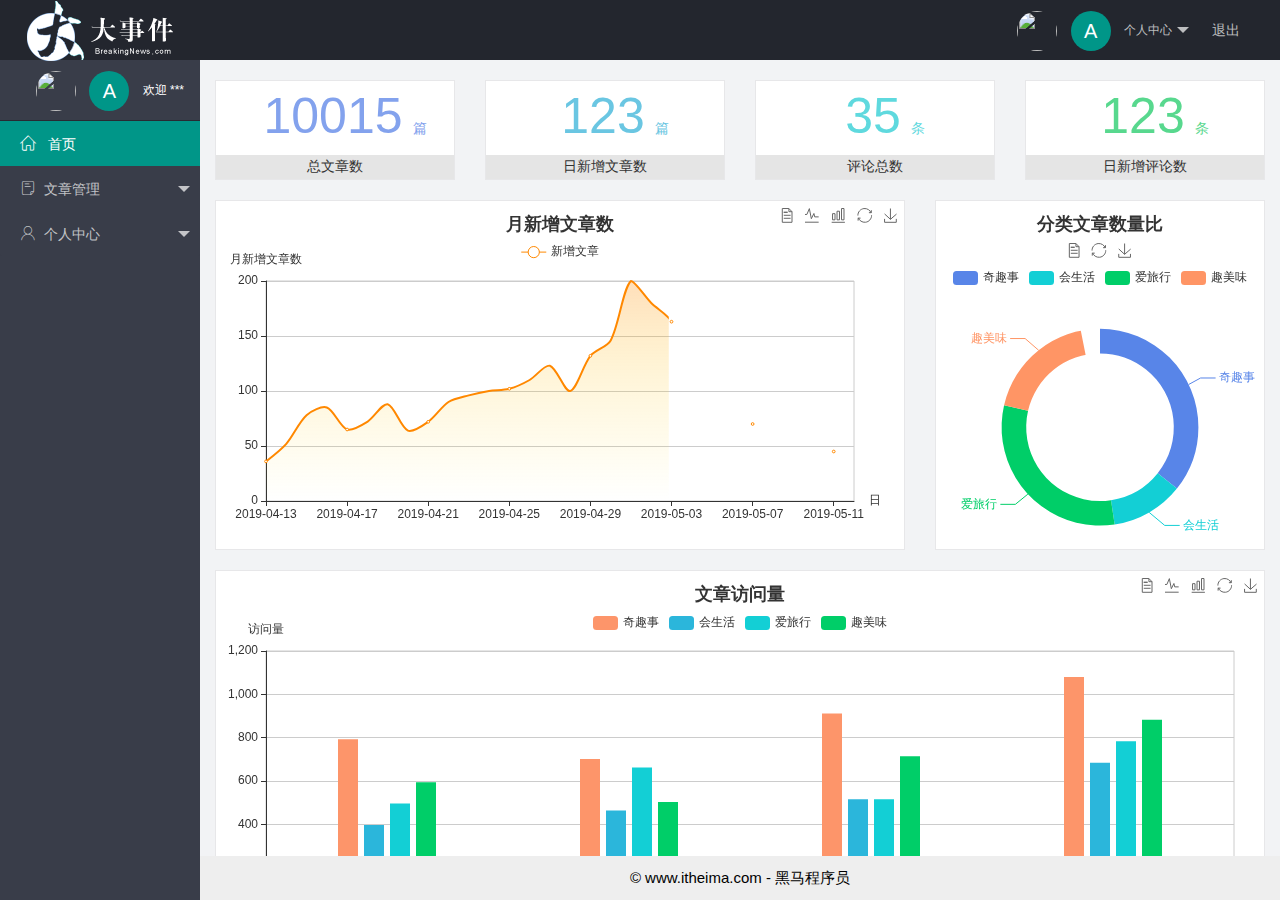
==== commit 9b571f00: "个人中心功能完成" ====
--- a/index.html
+++ b/index.html
@@ -30,9 +30,9 @@
                         个人中心
                     </a>
                     <dl class="layui-nav-child">
-                        <dd><a href="">基本资料</a></dd>
-                        <dd><a href="">更换头像</a></dd>
-                        <dd><a href="">重置密码</a></dd>
+                        <dd><a href="/user/user_info.html" target="fm">基本资料</a></dd>
+                        <dd><a href="/user/user_avatar.html" target="fm">更换头像</a></dd>
+                        <dd><a href="/user/user_pwd.html" target="fm">重置密码</a></dd>
                     </dl>
                 </li>
                 <li class="layui-nav-item"><a href="javascript:;" id="btnLogout">退出</a></li>
@@ -66,9 +66,12 @@
                     <li class="layui-nav-item">
                         <a href="javascript:;"><span class="iconfont icon-user"></span>个人中心</a>
                         <dl class="layui-nav-child">
-                            <dd><a href="javascript:;"><i class="layui-icon layui-icon-app"></i>基本资料</a></dd>
-                            <dd><a href="javascript:;"><i class="layui-icon layui-icon-app"></i>更换头像</a></dd>
-                            <dd><a href="javascript:;"><i class="layui-icon layui-icon-app"></i>重置密码</a></dd>
+                            <dd><a href="/user/user_info.html" target="fm"><i
+                                        class="layui-icon layui-icon-app"></i>基本资料</a></dd>
+                            <dd><a href="/user/user_avatar.html" target="fm"><i
+                                        class="layui-icon layui-icon-app"></i>更换头像</a></dd>
+                            <dd><a href="/user/user_pwd.html" target="fm"><i
+                                        class="layui-icon layui-icon-app"></i>重置密码</a></dd>
                         </dl>
                     </li>
 
@@ -79,7 +82,7 @@
 
         <div class="layui-body">
             <!-- 内容主体区域 -->
-            <iframe src="/home/dashboard.html" name="fm" frameborder="0"></iframe>
+            <iframe name="fm" src="/home/dashboard.html" frameborder="0"></iframe>
         </div>
 
         <div class="layui-footer">
